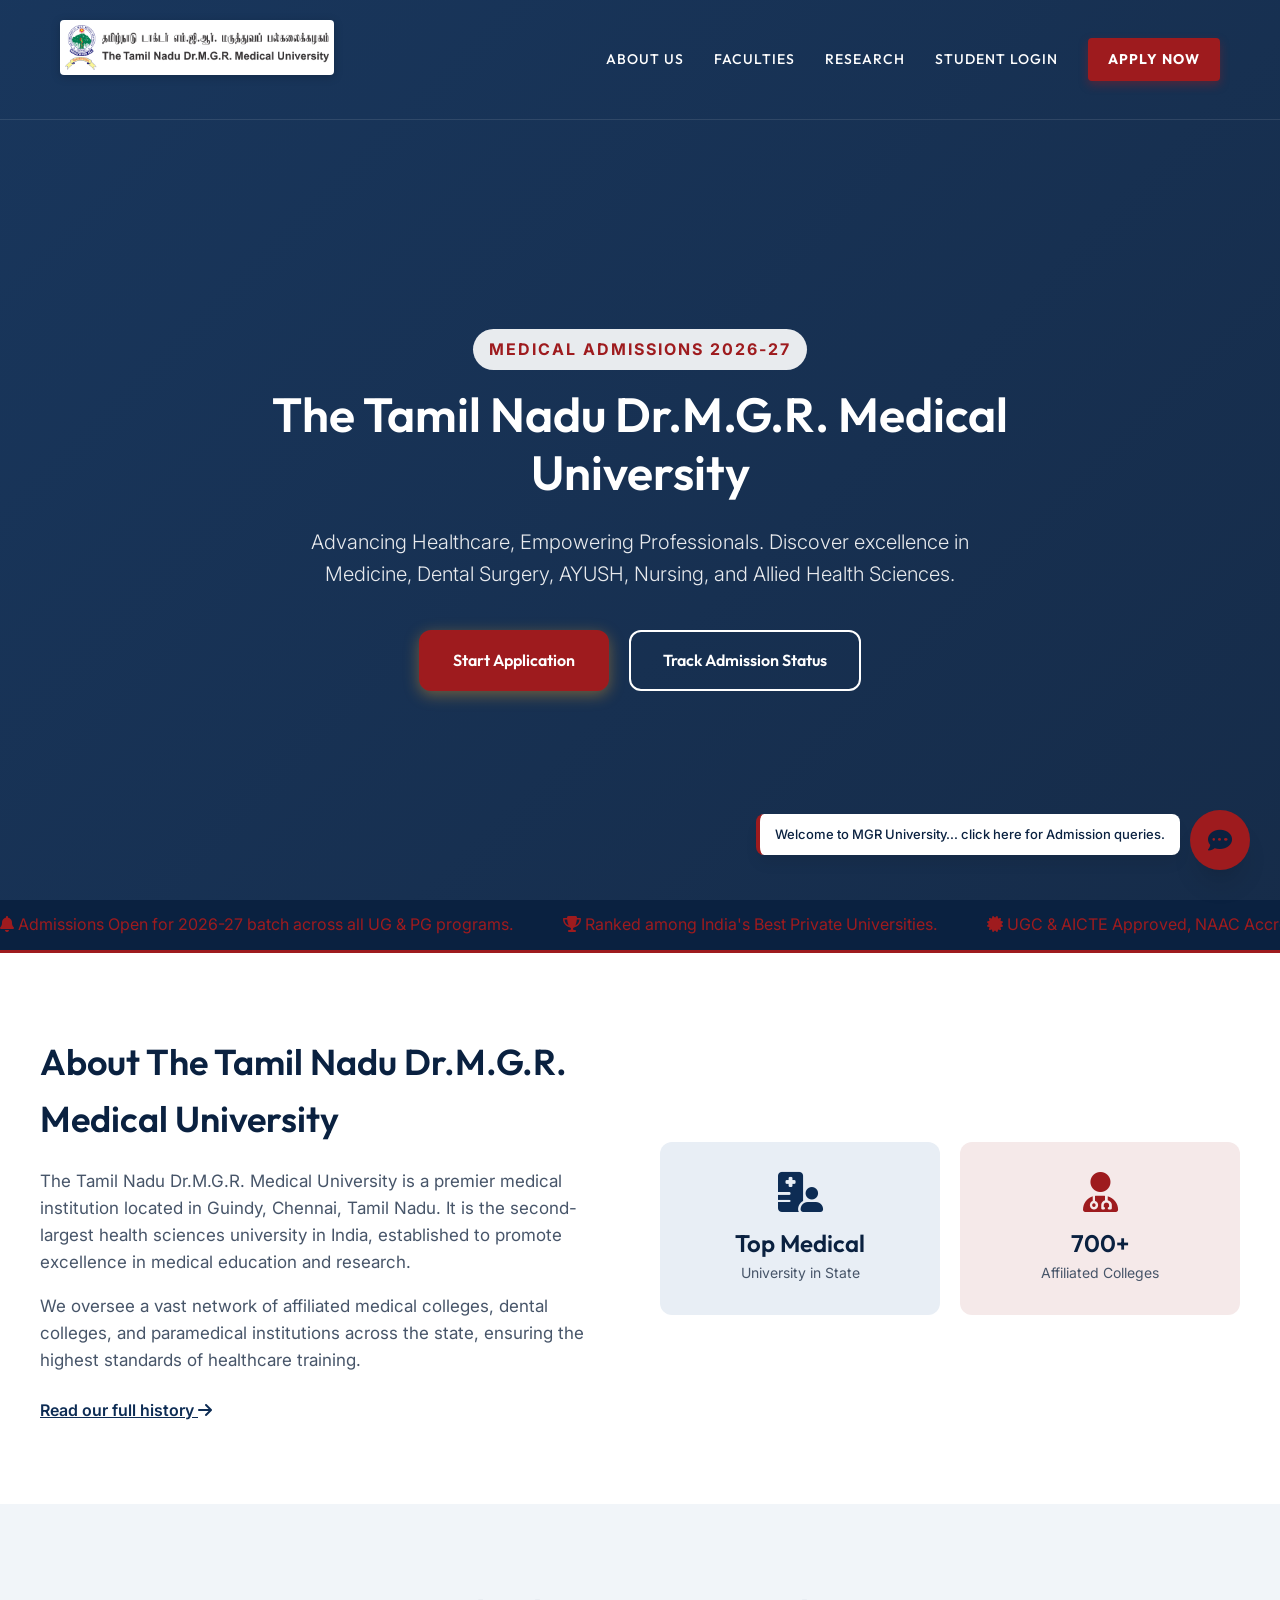
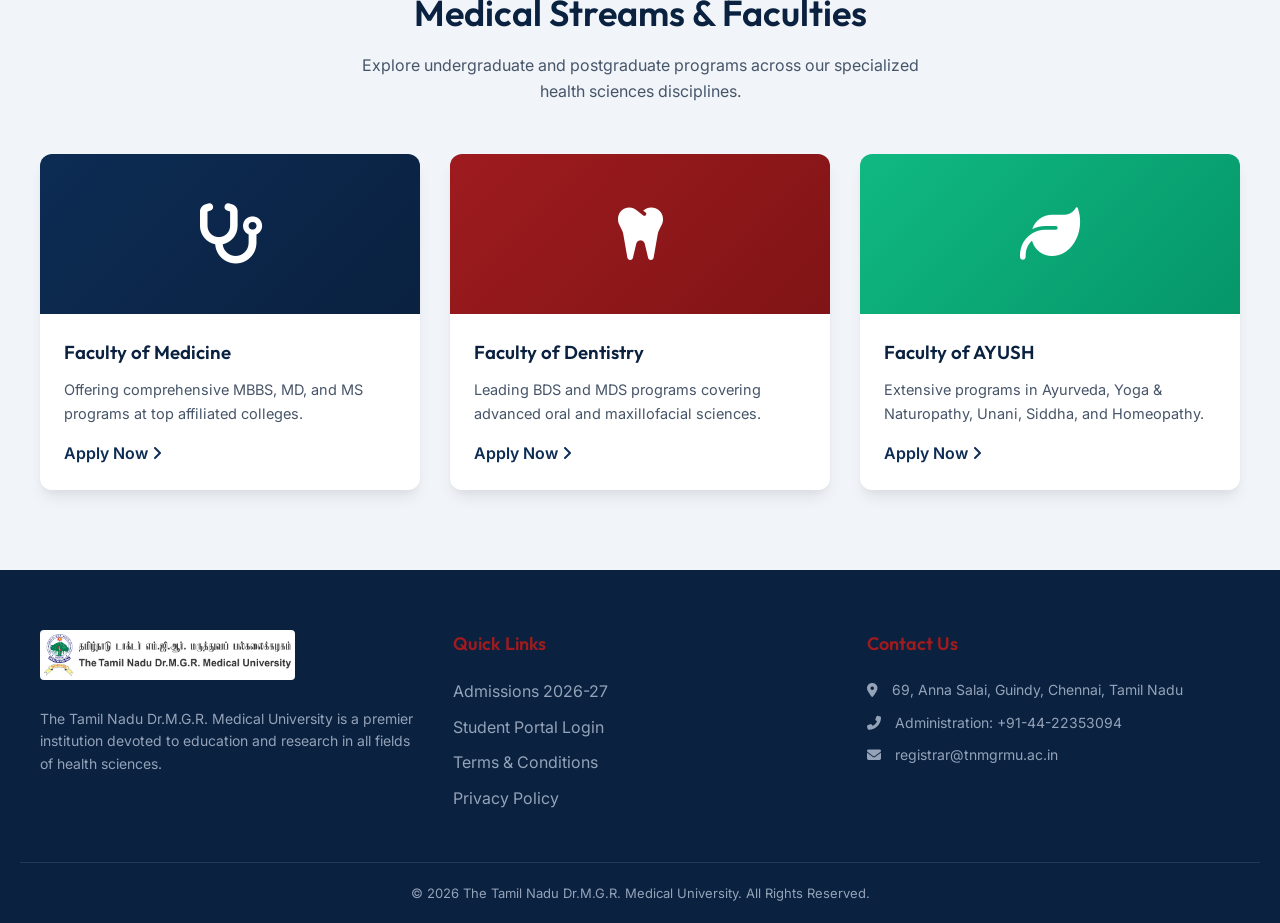
==== index.html @ fed4f210 "first commit" ====
<!DOCTYPE html>
<html lang="en">
<head>
    <meta charset="UTF-8">
    <meta name="viewport" content="width=device-width, initial-scale=1.0">
    <title>The Tamil Nadu Dr.M.G.R. Medical University | Official Admissions</title>
    <link rel="stylesheet" href="css/style.css">
    <style>
        /* Homepage specific styles */
        .hero-section {
            min-height: 100vh;
            display: flex;
            flex-direction: column;
            background: linear-gradient(135deg, rgba(11, 43, 94, 0.95) 0%, rgba(26, 79, 156, 0.95) 100%), url('https://drmgrdu.ac.in/images/slider/new-banner-2.jpg') center/cover;
            color: var(--bg-white);
        }

        .navbar {
            padding: 20px 60px;
            display: flex;
            justify-content: space-between;
            align-items: center;
            border-bottom: 1px solid rgba(255, 255, 255, 0.1);
        }

        .nav-links {
            display: flex;
            gap: 30px;
            align-items: center;
        }

        .nav-links a {
            color: var(--bg-white);
            font-weight: 500;
            font-family: 'Outfit', sans-serif;
            text-transform: uppercase;
            font-size: 14px;
            letter-spacing: 1px;
        }

        .nav-links a:hover {
            color: var(--secondary);
        }

        .hero-content {
            flex: 1;
            display: flex;
            flex-direction: column;
            justify-content: center;
            align-items: center;
            text-align: center;
            padding: 0 20px;
        }

        .hero-content h1 {
            font-size: 56px;
            color: var(--bg-white);
            max-width: 900px;
            margin-bottom: 24px;
            line-height: 1.2;
            animation: slideUp 0.8s ease;
        }

        .hero-content p {
            font-size: 20px;
            max-width: 700px;
            margin-bottom: 40px;
            opacity: 0.9;
            font-weight: 300;
            animation: slideUp 1s ease;
        }

        .hero-actions {
            display: flex;
            gap: 20px;
            animation: slideUp 1.2s ease;
        }

        .btn-outline {
            background: transparent;
            border: 2px solid var(--secondary);
            color: var(--secondary);
            padding: 16px 32px;
            border-radius: var(--radius-md);
            font-size: 16px;
            font-weight: 600;
            font-family: 'Outfit', sans-serif;
            cursor: pointer;
            transition: all 0.3s ease;
        }

        .btn-outline:hover {
            background: var(--secondary);
            color: var(--primary-dark);
        }
        
        .btn-solid {
            background: var(--secondary);
            border: 2px solid var(--secondary);
            color: var(--primary-dark);
            padding: 16px 32px;
            border-radius: var(--radius-md);
            font-size: 16px;
            font-weight: 600;
            font-family: 'Outfit', sans-serif;
            cursor: pointer;
            transition: all 0.3s ease;
            box-shadow: 0 4px 15px rgba(245, 166, 35, 0.4);
        }
        
        .btn-solid:hover {
            transform: translateY(-2px);
            box-shadow: 0 6px 20px rgba(245, 166, 35, 0.6);
        }
    </style>
</head>
<body>

    <div class="hero-section" style="background: linear-gradient(135deg, rgba(13, 44, 84, 0.95) 0%, rgba(10, 33, 64, 0.95) 100%), url('https://drmgrdu.ac.in/images/slider/new-banner-2.jpg') center/cover;">
        <nav class="navbar">
            <div class="mgr-logo">
                <img src="images/logo.png" alt="TNMGRMU Logo" style="height: 55px; filter: drop-shadow(0 2px 4px rgba(0,0,0,0.2)); background: white; padding: 5px; border-radius: 4px;" onerror="this.src='https://www.tnmgrmu.ac.in/images/tnmgrmu_logo.png'">
            </div>
            <div class="nav-links">
                <a href="#about">About Us</a>
                <a href="#faculties">Faculties</a>
                <a href="#research">Research</a>
                <a href="login.html">Student Login</a>
                <a href="signup.html" style="background: var(--secondary); color: var(--bg-white); padding: 10px 20px; border-radius: 4px; font-weight: 700; box-shadow: 0 4px 10px rgba(158, 27, 30, 0.4);">Apply Now</a>
            </div>
        </nav>

        <div class="hero-content">
            <div style="color: var(--secondary); font-weight: 700; letter-spacing: 2px; text-transform: uppercase; margin-bottom: 16px; background: rgba(255,255,255,0.9); padding: 8px 16px; border-radius: 30px;">Medical Admissions 2026-27</div>
            <h1 style="font-size: 48px;">The Tamil Nadu Dr.M.G.R. Medical University</h1>
            <p>Advancing Healthcare, Empowering Professionals. Discover excellence in Medicine, Dental Surgery, AYUSH, Nursing, and Allied Health Sciences.</p>
            <div class="hero-actions">
                <a href="signup.html" class="btn-solid" style="color: var(--bg-white);">Start Application</a>
                <a href="login.html" class="btn-outline" style="color: var(--bg-white); border-color: var(--bg-white);">Track Admission Status</a>
            </div>
        </div>
    </div>

    <!-- Ticker Section -->
    <div style="background: var(--primary-dark); color: var(--secondary); padding: 12px 0; overflow: hidden; border-bottom: 3px solid var(--secondary); position: relative; z-index: 10;">
        <div style="display: flex; white-space: nowrap; animation: scrollTicker 25s linear infinite;">
            <span style="margin-right: 50px;"><i class="fas fa-bell"></i> Admissions Open for 2026-27 batch across all UG & PG programs.</span>
            <span style="margin-right: 50px;"><i class="fas fa-trophy"></i> Ranked among India's Best Private Universities.</span>
            <span style="margin-right: 50px;"><i class="fas fa-certificate"></i> UGC & AICTE Approved, NAAC Accredited.</span>
        </div>
    </div>
    <style>
        @keyframes scrollTicker { 0% { transform: translateX(100%); } 100% { transform: translateX(-100%); } }
    </style>

    <!-- About Section -->
    <section id="about" style="padding: 80px 20px; background: var(--bg-white);">
        <div style="max-width: 1200px; margin: 0 auto; display: flex; gap: 40px; align-items: center; flex-wrap: wrap;">
            <div style="flex: 1; min-width: 300px;">
                <h2 style="color: var(--primary-dark); font-size: 36px; margin-bottom: 20px;">About The Tamil Nadu Dr.M.G.R. Medical University</h2>
                <p style="margin-bottom: 16px; color: var(--text-mid); font-size: 17px;">The Tamil Nadu Dr.M.G.R. Medical University is a premier medical institution located in Guindy, Chennai, Tamil Nadu. It is the second-largest health sciences university in India, established to promote excellence in medical education and research.</p>
                <p style="margin-bottom: 24px; color: var(--text-mid); font-size: 17px;">We oversee a vast network of affiliated medical colleges, dental colleges, and paramedical institutions across the state, ensuring the highest standards of healthcare training.</p>
                <a href="#" style="color: var(--primary); font-weight: 600; text-decoration: underline;">Read our full history <i class="fas fa-arrow-right"></i></a>
            </div>
            <div style="flex: 1; min-width: 300px;">
                <div style="display: grid; grid-template-columns: 1fr 1fr; gap: 20px;">
                    <div style="background: var(--primary-light); padding: 30px; border-radius: var(--radius-md); text-align: center;">
                        <i class="fas fa-hospital-user" style="font-size: 40px; color: var(--primary); margin-bottom: 12px;"></i>
                        <h4 style="font-size: 24px; color: var(--primary-dark);">Top Medical</h4>
                        <p style="font-size: 14px;">University in State</p>
                    </div>
                    <div style="background: var(--secondary-light); padding: 30px; border-radius: var(--radius-md); text-align: center;">
                        <i class="fas fa-user-md" style="font-size: 40px; color: var(--secondary); margin-bottom: 12px;"></i>
                        <h4 style="font-size: 24px; color: var(--primary-dark);">700+</h4>
                        <p style="font-size: 14px;">Affiliated Colleges</p>
                    </div>
                </div>
            </div>
        </div>
    </section>

    <!-- Faculties Section -->
    <section id="faculties" style="padding: 80px 20px; background: var(--bg-main);">
        <div style="max-width: 1200px; margin: 0 auto;">
            <div style="text-align: center; margin-bottom: 50px;">
                <h2 style="color: var(--primary-dark); font-size: 36px; margin-bottom: 12px;">Medical Streams & Faculties</h2>
                <p style="color: var(--text-mid); max-width: 600px; margin: 0 auto;">Explore undergraduate and postgraduate programs across our specialized health sciences disciplines.</p>
            </div>
            
            <div style="display: grid; grid-template-columns: repeat(auto-fit, minmax(280px, 1fr)); gap: 30px;">
                <!-- Faculty Card 1 -->
                <div style="background: var(--bg-white); border-radius: var(--radius-md); overflow: hidden; box-shadow: var(--shadow-md); transition: transform 0.3s;">
                    <div style="height: 160px; background: linear-gradient(135deg, #0D2C54, #0A2140); display: flex; align-items: center; justify-content: center;">
                        <i class="fas fa-stethoscope" style="font-size: 60px; color: var(--bg-white);"></i>
                    </div>
                    <div style="padding: 24px;">
                        <h3 style="color: var(--primary-dark); margin-bottom: 10px;">Faculty of Medicine</h3>
                        <p style="font-size: 14.5px; color: var(--text-mid); margin-bottom: 16px;">Offering comprehensive MBBS, MD, and MS programs at top affiliated colleges.</p>
                        <a href="signup.html?course=medicine" style="color: var(--primary); font-weight: 600;">Apply Now <i class="fas fa-angle-right"></i></a>
                    </div>
                </div>

                <!-- Faculty Card 2 -->
                <div style="background: var(--bg-white); border-radius: var(--radius-md); overflow: hidden; box-shadow: var(--shadow-md); transition: transform 0.3s;">
                    <div style="height: 160px; background: linear-gradient(135deg, #9E1B1E, #801416); display: flex; align-items: center; justify-content: center;">
                        <i class="fas fa-tooth" style="font-size: 60px; color: var(--bg-white);"></i>
                    </div>
                    <div style="padding: 24px;">
                        <h3 style="color: var(--primary-dark); margin-bottom: 10px;">Faculty of Dentistry</h3>
                        <p style="font-size: 14.5px; color: var(--text-mid); margin-bottom: 16px;">Leading BDS and MDS programs covering advanced oral and maxillofacial sciences.</p>
                        <a href="signup.html?course=dental" style="color: var(--primary); font-weight: 600;">Apply Now <i class="fas fa-angle-right"></i></a>
                    </div>
                </div>

                <!-- Faculty Card 3 -->
                <div style="background: var(--bg-white); border-radius: var(--radius-md); overflow: hidden; box-shadow: var(--shadow-md); transition: transform 0.3s;">
                    <div style="height: 160px; background: linear-gradient(135deg, #10B981, #059669); display: flex; align-items: center; justify-content: center;">
                        <i class="fas fa-leaf" style="font-size: 60px; color: #fff;"></i>
                    </div>
                    <div style="padding: 24px;">
                        <h3 style="color: var(--primary-dark); margin-bottom: 10px;">Faculty of AYUSH</h3>
                        <p style="font-size: 14.5px; color: var(--text-mid); margin-bottom: 16px;">Extensive programs in Ayurveda, Yoga & Naturopathy, Unani, Siddha, and Homeopathy.</p>
                        <a href="signup.html?course=ayush" style="color: var(--primary); font-weight: 600;">Apply Now <i class="fas fa-angle-right"></i></a>
                    </div>
                </div>
            </div>
        </div>
    </section>

    <!-- Footer -->
    <footer style="background: var(--primary-dark); color: var(--bg-white); padding: 60px 20px 20px;">
        <div style="max-width: 1200px; margin: 0 auto; display: grid; grid-template-columns: repeat(auto-fit, minmax(250px, 1fr)); gap: 40px; margin-bottom: 40px;">
            <div>
                <img src="images/logo.png" alt="TNMGRMU Logo" style="height: 50px; margin-bottom: 20px; background: white; padding: 4px; border-radius: 4px;" onerror="this.src='https://www.tnmgrmu.ac.in/images/tnmgrmu_logo.png'">
                <p style="color: #94A3B8; font-size: 14px; line-height: 1.6;">The Tamil Nadu Dr.M.G.R. Medical University is a premier institution devoted to education and research in all fields of health sciences.</p>
            </div>
            <div>
                <h4 style="color: var(--secondary); margin-bottom: 20px; font-size: 18px;">Quick Links</h4>
                <ul style="list-style: none; padding: 0;">
                    <li style="margin-bottom: 10px;"><a href="signup.html" style="color: #94A3B8; text-decoration: none;">Admissions 2026-27</a></li>
                    <li style="margin-bottom: 10px;"><a href="login.html" style="color: #94A3B8; text-decoration: none;">Student Portal Login</a></li>
                    <li style="margin-bottom: 10px;"><a href="terms.html" style="color: #94A3B8; text-decoration: none;">Terms & Conditions</a></li>
                    <li style="margin-bottom: 10px;"><a href="privacy.html" style="color: #94A3B8; text-decoration: none;">Privacy Policy</a></li>
                </ul>
            </div>
            <div>
                <h4 style="color: var(--secondary); margin-bottom: 20px; font-size: 18px;">Contact Us</h4>
                <p style="color: #94A3B8; font-size: 14px; margin-bottom: 10px;"><i class="fas fa-map-marker-alt" style="margin-right: 10px;"></i> 69, Anna Salai, Guindy, Chennai, Tamil Nadu</p>
                <p style="color: #94A3B8; font-size: 14px; margin-bottom: 10px;"><i class="fas fa-phone-alt" style="margin-right: 10px;"></i> Administration: +91-44-22353094</p>
                <p style="color: #94A3B8; font-size: 14px; margin-bottom: 10px;"><i class="fas fa-envelope" style="margin-right: 10px;"></i> registrar@tnmgrmu.ac.in</p>
            </div>
        </div>
        <div style="border-top: 1px solid rgba(255,255,255,0.1); padding-top: 20px; text-align: center; color: #94A3B8; font-size: 13px;">
            <p>&copy; 2026 The Tamil Nadu Dr.M.G.R. Medical University. All Rights Reserved.</p>
        </div>
    </footer>

    <!-- Scripts -->
    <script src="js/main.js"></script>
</body>
</html>
---- css/style.css ----
@import url('https://fonts.googleapis.com/css2?family=Outfit:wght@300;400;500;600;700&family=Inter:wght@400;500;600&display=swap');
@import url('https://cdnjs.cloudflare.com/ajax/libs/font-awesome/6.4.0/css/all.min.css');

:root {
    /* TNMGRMU Branding Colors */
    --primary: #0D2C54;         /* Traditional Blue */
    --primary-dark: #0A2140;    /* Deep Navy */
    --primary-light: #E8EEF5;   /* Very Light Blue */
    
    --secondary: #9E1B1E;       /* Maroon/Red */
    --secondary-hover: #801416; /* Darker Maroon */
    --secondary-light: #F5E9E9; /* Light Red Tint */

    --accent: #E11D48;          /* Rose/Red for alerts */
    --success: #10B981;         /* Green for success */

    /* Neutrals */
    --text-dark: #1E293B;       /* Slate 800 */
    --text-mid: #475569;        /* Slate 600 */
    --text-light: #94A3B8;      /* Slate 400 */
    
    --bg-main: #F1F5F9;         /* Slate 100 */
    --bg-white: #FFFFFF;
    --border: #E2E8F0;          /* Slate 200 */
    
    /* Layout Variables */
    --radius-sm: 6px;
    --radius-md: 12px;
    --radius-lg: 20px;
    
    --shadow-sm: 0 4px 6px -1px rgba(0, 0, 0, 0.05), 0 2px 4px -1px rgba(0, 0, 0, 0.03);
    --shadow-md: 0 10px 15px -3px rgba(0, 0, 0, 0.08), 0 4px 6px -2px rgba(0, 0, 0, 0.04);
    --shadow-lg: 0 20px 25px -5px rgba(0, 0, 0, 0.1), 0 10px 10px -5px rgba(0, 0, 0, 0.04);
}

/* ─────────────────────────────────────────────────────────── */
/* BASE RESETS */
/* ─────────────────────────────────────────────────────────── */
* {
    margin: 0;
    padding: 0;
    box-sizing: border-box;
}

body {
    font-family: 'Inter', sans-serif;
    background-color: var(--bg-main);
    color: var(--text-mid);
    line-height: 1.6;
    min-height: 100vh;
    display: flex;
    flex-direction: column;
}

h1, h2, h3, h4, h5, h6 {
    font-family: 'Outfit', sans-serif;
    color: var(--text-dark);
    font-weight: 600;
}

a {
    text-decoration: none;
    color: var(--primary);
    transition: all 0.3s ease;
}

a:hover {
    color: var(--primary-dark);
}

/* ─────────────────────────────────────────────────────────── */
/* SPLIT SCREEN AUTHENTICATION LAYOUT */
/* ─────────────────────────────────────────────────────────── */
.auth-wrapper {
    display: flex;
    min-height: 100vh;
    width: 100%;
    background-color: var(--bg-white);
}

.auth-sidebar {
    flex: 1.2;
    background: linear-gradient(145deg, var(--primary-dark) 0%, var(--primary) 100%);
    position: relative;
    display: flex;
    flex-direction: column;
    justify-content: center;
    padding: 60px 80px;
    color: var(--bg-white);
    overflow: hidden;
}

.auth-sidebar::before {
    content: '';
    position: absolute;
    inset: 0;
    background-image: url('https://www.transparenttextures.com/patterns/cubes.png');
    opacity: 0.15;
    pointer-events: none;
}

.auth-sidebar-content {
    position: relative;
    z-index: 2;
    animation: fadeIn 1s cubic-bezier(0.16, 1, 0.3, 1);
}

.mgr-logo {
    font-family: 'Outfit', sans-serif;
    font-size: 32px;
    font-weight: 700;
    display: flex;
    align-items: center;
    gap: 12px;
    margin-bottom: 24px;
    color: var(--secondary);
}

.mgr-logo i {
    font-size: 36px;
    background: var(--bg-white);
    color: var(--primary-dark);
    width: 56px;
    height: 56px;
    display: flex;
    align-items: center;
    justify-content: center;
    border-radius: 12px;
}

.auth-sidebar h1 {
    color: var(--bg-white);
    font-size: 42px;
    margin-bottom: 16px;
    line-height: 1.2;
}

.auth-sidebar p {
    font-size: 18px;
    opacity: 0.9;
    font-weight: 300;
}

/* ─────────────────────────────────────────────────────────── */
/* FORM SECTION */
/* ─────────────────────────────────────────────────────────── */
.auth-main {
    flex: 1;
    display: flex;
    flex-direction: column;
    justify-content: center;
    align-items: center;
    padding: 40px;
    background: var(--bg-main);
}

.auth-card {
    background: var(--bg-white);
    width: 100%;
    max-width: 480px;
    border-radius: var(--radius-lg);
    box-shadow: var(--shadow-lg);
    padding: 50px;
    animation: slideUp 0.8s cubic-bezier(0.16, 1, 0.3, 1);
}

.auth-header {
    margin-bottom: 30px;
}

.auth-header h2 {
    font-size: 28px;
    color: var(--primary-dark);
    margin-bottom: 8px;
}

.auth-header p {
    color: var(--text-light);
    font-size: 15px;
}

.form-group {
    margin-bottom: 20px;
    position: relative;
}

.form-group label {
    display: block;
    margin-bottom: 8px;
    font-size: 14px;
    font-weight: 500;
    color: var(--text-dark);
}

.form-group input, .form-group select {
    width: 100%;
    padding: 14px 16px;
    padding-left: 48px;
    border: 1.5px solid var(--border);
    border-radius: var(--radius-md);
    font-family: inherit;
    font-size: 15px;
    color: var(--text-dark);
    background: var(--bg-white);
    transition: all 0.3s ease;
}

.form-group input:focus, .form-group select:focus {
    outline: none;
    border-color: var(--primary);
    box-shadow: 0 0 0 4px var(--primary-light);
}

.form-group i.icon {
    position: absolute;
    left: 18px;
    top: 40px;
    color: var(--text-light);
    font-size: 16px;
    transition: color 0.3s ease;
}

.form-group input:focus + i.icon, .form-group select:focus + i.icon {
    color: var(--primary);
}

/* BUTTONS */
.btn-primary {
    width: 100%;
    background: var(--primary);
    color: var(--bg-white);
    border: none;
    padding: 16px;
    border-radius: var(--radius-md);
    font-size: 16px;
    font-weight: 600;
    font-family: 'Outfit', sans-serif;
    cursor: pointer;
    transition: all 0.3s ease;
    box-shadow: 0 4px 12px rgba(26, 79, 156, 0.25);
}

.btn-primary:hover {
    background: var(--primary-dark);
    transform: translateY(-2px);
    box-shadow: 0 6px 16px rgba(26, 79, 156, 0.35);
}

/* CONSENT CHECKBOX */
.consent-box {
    background: var(--secondary-light);
    border: 1px solid rgba(245, 166, 35, 0.3);
    padding: 16px;
    border-radius: var(--radius-md);
    margin-bottom: 24px;
    display: flex;
    align-items: flex-start;
    gap: 12px;
}

.consent-box input[type="checkbox"] {
    margin-top: 4px;
    width: 18px;
    height: 18px;
    cursor: pointer;
}

.consent-box label {
    font-size: 12px;
    line-height: 1.5;
    color: var(--text-mid);
    cursor: pointer;
}

.consent-box label a {
    color: var(--primary);
    font-weight: 600;
    text-decoration: underline;
}

.auth-footer {
    text-align: center;
    margin-top: 24px;
    font-size: 14.5px;
}

/* ─────────────────────────────────────────────────────────── */
/* LEGAL DOCUMENTS (PRIVACY & TERMS) */
/* ─────────────────────────────────────────────────────────── */
.doc-header {
    background: var(--primary-dark);
    color: var(--bg-white);
    padding: 60px 20px;
    text-align: center;
}

.doc-header h1 {
    color: var(--secondary);
    font-size: 42px;
    margin-bottom: 12px;
}

.doc-container {
    max-width: 900px;
    margin: 40px auto;
    background: var(--bg-white);
    padding: 50px;
    border-radius: var(--radius-lg);
    box-shadow: var(--shadow-sm);
}

.doc-section {
    margin-bottom: 30px;
}

.doc-section h3 {
    font-size: 22px;
    color: var(--primary);
    margin-bottom: 16px;
    padding-bottom: 8px;
    border-bottom: 1px solid var(--border);
}

.doc-section p {
    margin-bottom: 14px;
}

.doc-nav {
    display: flex;
    justify-content: center;
    gap: 20px;
    margin-bottom: 20px;
}

.doc-nav a {
    padding: 10px 20px;
    background: var(--bg-main);
    border-radius: var(--radius-md);
    font-weight: 500;
}

.doc-nav a:hover {
    background: var(--primary-light);
}

/* ─────────────────────────────────────────────────────────── */
/* ANIMATIONS */
/* ─────────────────────────────────────────────────────────── */
@keyframes slideUp {
    from { opacity: 0; transform: translateY(30px); }
    to { opacity: 1; transform: translateY(0); }
}

@keyframes fadeIn {
    from { opacity: 0; }
    to { opacity: 1; }
}
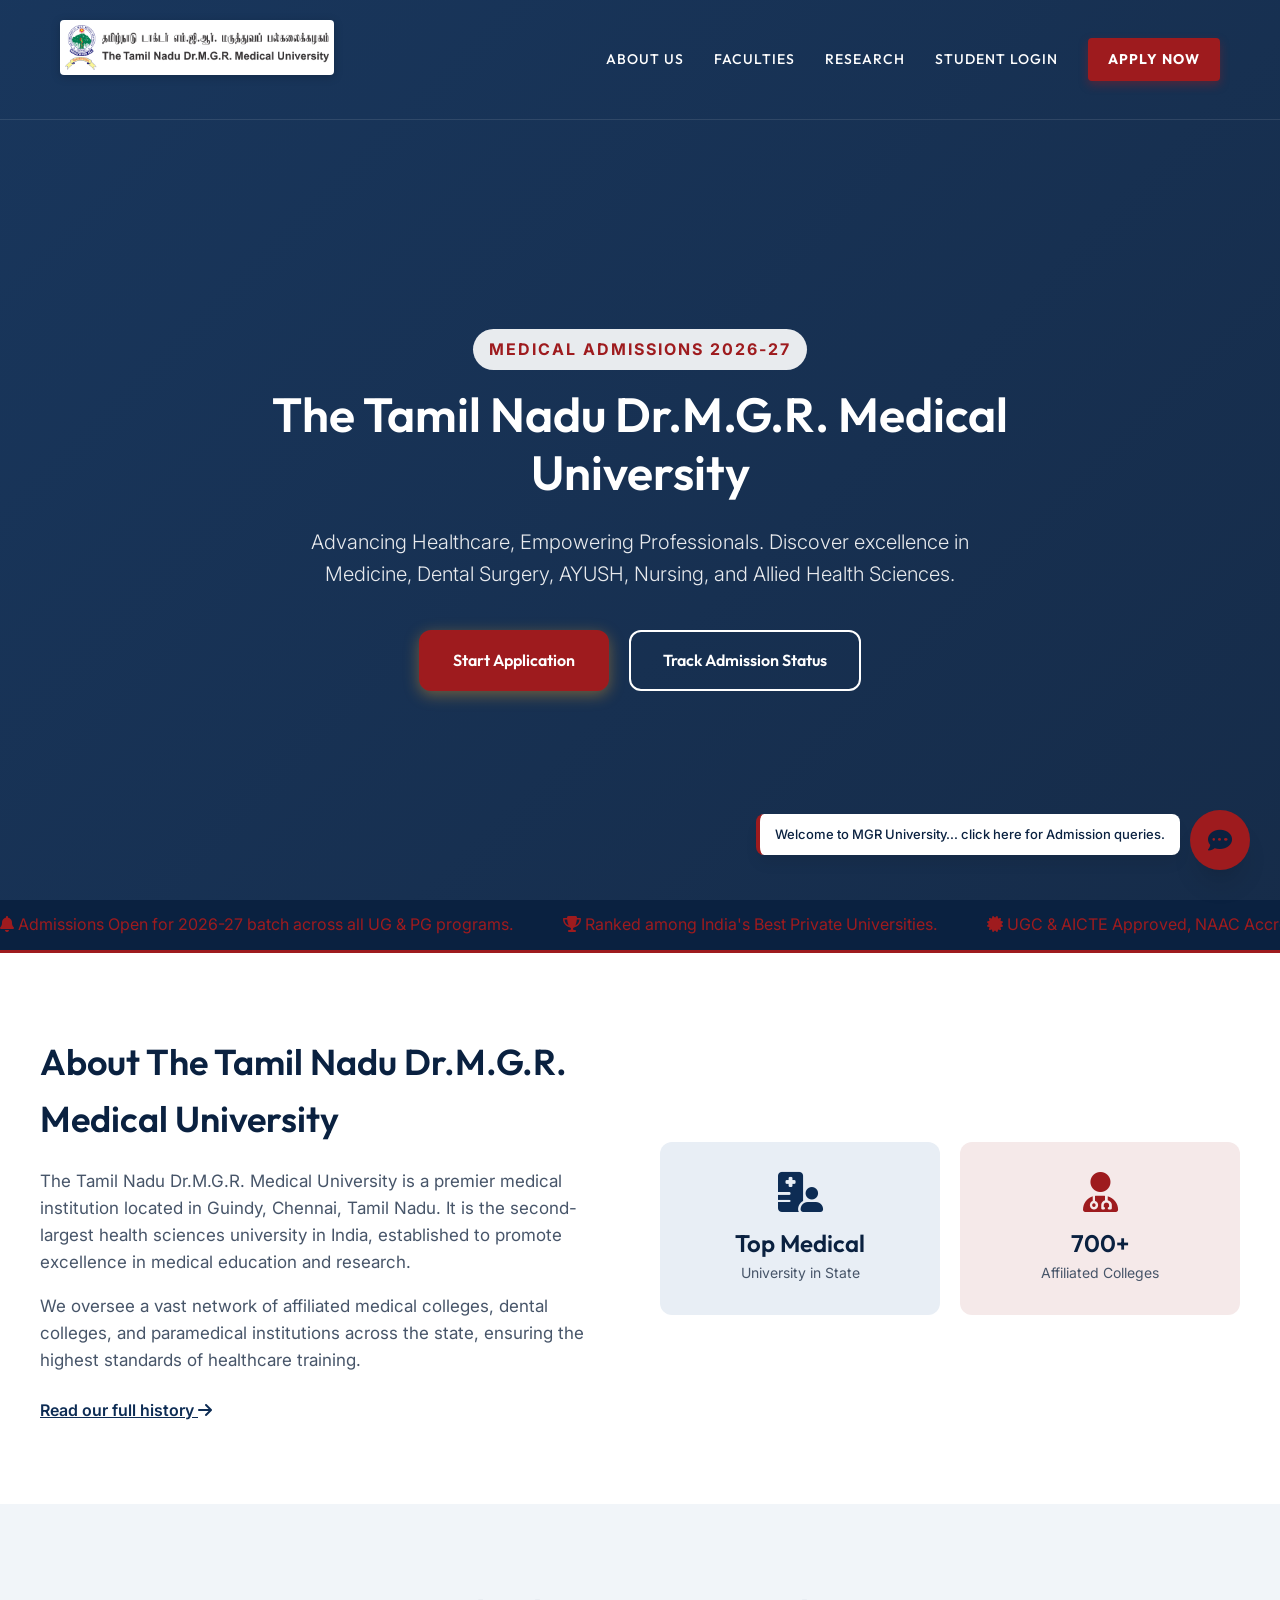
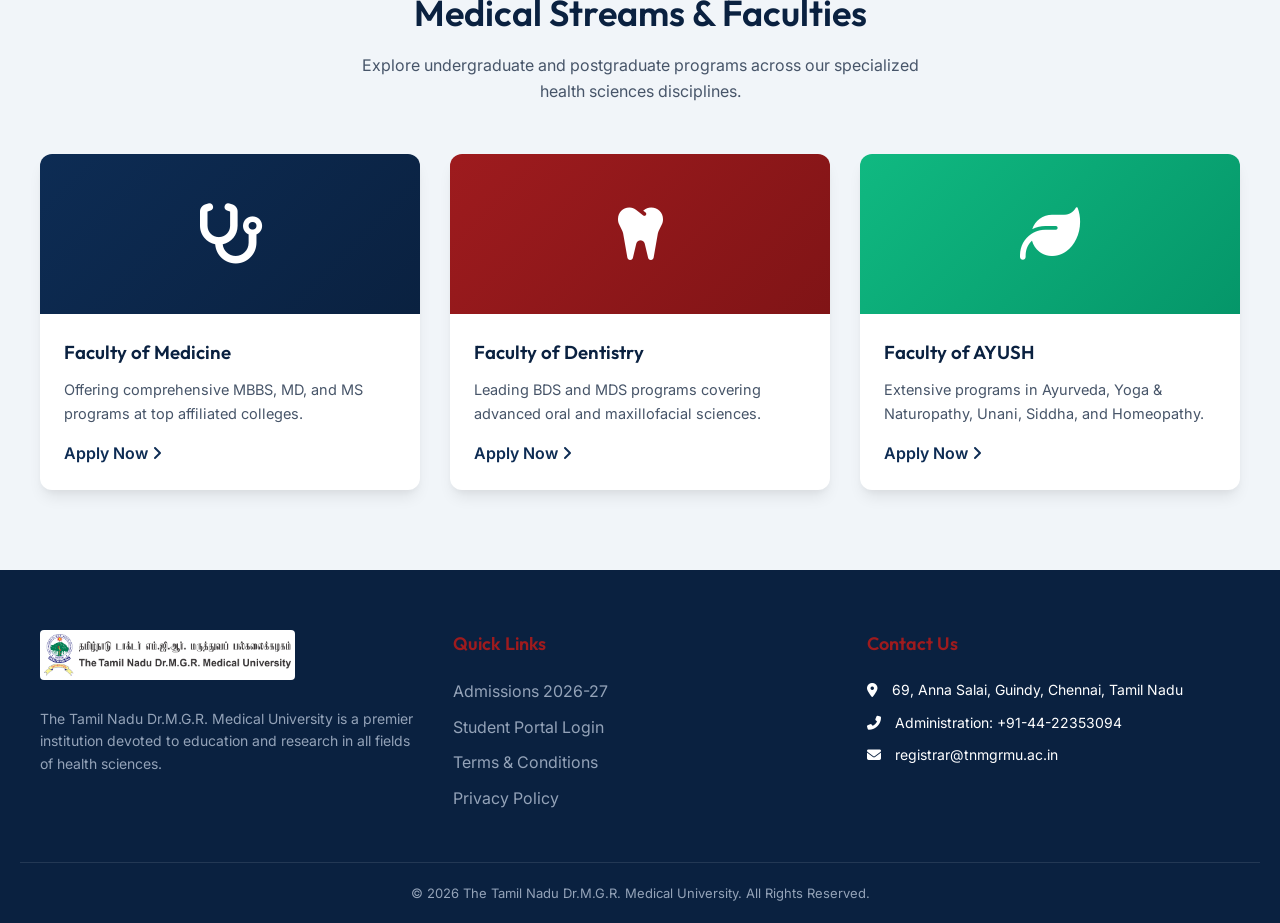
==== commit 6403c6e9: "Added mobile hamburger toggle and fixed footer text color" ====
--- a/index.html
+++ b/index.html
@@ -40,6 +40,45 @@
 
         .nav-links a:hover {
             color: var(--secondary);
+        }
+
+        .menu-toggle {
+            display: none;
+            color: var(--bg-white);
+            font-size: 28px;
+            cursor: pointer;
+        }
+
+        @media screen and (max-width: 768px) {
+            .navbar {
+                flex-direction: row;
+                justify-content: space-between;
+                padding: 15px 20px;
+                position: relative;
+            }
+            .menu-toggle {
+                display: block;
+            }
+            .nav-links {
+                display: none;
+                flex-direction: column;
+                width: 100%;
+                background: var(--primary-dark);
+                position: absolute;
+                top: 100%;
+                left: 0;
+                padding: 20px;
+                z-index: 1000;
+                border-top: 1px solid rgba(255,255,255,0.1);
+            }
+            .nav-links.active {
+                display: flex;
+            }
+            .nav-links a {
+                padding: 10px 0;
+                width: 100%;
+                text-align: center;
+            }
         }
 
         .hero-content {
@@ -121,7 +160,10 @@
             <div class="mgr-logo">
                 <img src="images/logo.png" alt="TNMGRMU Logo" style="height: 55px; filter: drop-shadow(0 2px 4px rgba(0,0,0,0.2)); background: white; padding: 5px; border-radius: 4px;" onerror="this.src='https://www.tnmgrmu.ac.in/images/tnmgrmu_logo.png'">
             </div>
-            <div class="nav-links">
+            <div class="menu-toggle" id="mobile-menu">
+                <i class="fas fa-bars"></i>
+            </div>
+            <div class="nav-links" id="nav-links">
                 <a href="#about">About Us</a>
                 <a href="#faculties">Faculties</a>
                 <a href="#research">Research</a>
@@ -245,9 +287,9 @@
             </div>
             <div>
                 <h4 style="color: var(--secondary); margin-bottom: 20px; font-size: 18px;">Contact Us</h4>
-                <p style="color: #94A3B8; font-size: 14px; margin-bottom: 10px;"><i class="fas fa-map-marker-alt" style="margin-right: 10px;"></i> 69, Anna Salai, Guindy, Chennai, Tamil Nadu</p>
-                <p style="color: #94A3B8; font-size: 14px; margin-bottom: 10px;"><i class="fas fa-phone-alt" style="margin-right: 10px;"></i> Administration: +91-44-22353094</p>
-                <p style="color: #94A3B8; font-size: 14px; margin-bottom: 10px;"><i class="fas fa-envelope" style="margin-right: 10px;"></i> registrar@tnmgrmu.ac.in</p>
+                <p style="color: #FFFFFF; font-size: 14px; margin-bottom: 10px;"><i class="fas fa-map-marker-alt" style="margin-right: 10px;"></i> 69, Anna Salai, Guindy, Chennai, Tamil Nadu</p>
+                <p style="color: #FFFFFF; font-size: 14px; margin-bottom: 10px;"><i class="fas fa-phone-alt" style="margin-right: 10px;"></i> Administration: +91-44-22353094</p>
+                <p style="color: #FFFFFF; font-size: 14px; margin-bottom: 10px;"><i class="fas fa-envelope" style="margin-right: 10px;"></i> registrar@tnmgrmu.ac.in</p>
             </div>
         </div>
         <div style="border-top: 1px solid rgba(255,255,255,0.1); padding-top: 20px; text-align: center; color: #94A3B8; font-size: 13px;">
@@ -257,5 +299,10 @@
 
     <!-- Scripts -->
     <script src="js/main.js"></script>
+    <script>
+        document.getElementById('mobile-menu').addEventListener('click', function() {
+            document.getElementById('nav-links').classList.toggle('active');
+        });
+    </script>
 </body>
 </html>
--- a/css/style.css
+++ b/css/style.css
@@ -355,3 +355,110 @@
     from { opacity: 0; }
     to { opacity: 1; }
 }
+
+/* ─────────────────────────────────────────────────────────── */
+/* MOBILE RESPONSIVENESS */
+/* ─────────────────────────────────────────────────────────── */
+@media screen and (max-width: 768px) {
+    /* Split Screen Auth */
+    .auth-wrapper {
+        flex-direction: column;
+    }
+
+    .auth-sidebar {
+        padding: 40px 20px;
+        text-align: center;
+        flex: none;
+    }
+
+    .mgr-logo {
+        justify-content: center;
+    }
+
+    .mgr-logo img {
+        height: 45px !important;
+        margin-bottom: 10px;
+    }
+
+    .auth-sidebar h1 {
+        font-size: 28px;
+    }
+
+    .auth-sidebar p {
+        font-size: 15px;
+    }
+
+    .auth-main {
+        padding: 20px;
+        flex: none;
+    }
+
+    .auth-card {
+        padding: 30px 20px;
+    }
+
+    .auth-header h2 {
+        font-size: 24px;
+    }
+
+    /* Homepage Navigation */
+    .navbar {
+        flex-direction: column;
+        padding: 20px;
+        gap: 20px;
+    }
+
+    .nav-links {
+        flex-wrap: wrap;
+        justify-content: center;
+        gap: 15px;
+    }
+
+    .nav-links a {
+        font-size: 13px;
+    }
+
+    /* Homepage Hero */
+    .hero-content {
+        padding: 40px 20px;
+        margin-top: 20px;
+    }
+
+    .hero-content h1 {
+        font-size: 32px !important;
+    }
+
+    .hero-content p {
+        font-size: 16px;
+    }
+
+    .hero-actions {
+        flex-direction: column;
+        width: 100%;
+        gap: 12px;
+    }
+
+    .hero-actions a {
+        width: 100%;
+        text-align: center;
+    }
+
+    /* Documents */
+    .doc-container {
+        padding: 25px 15px;
+        margin: 20px 10px;
+    }
+
+    .doc-header {
+        padding: 40px 20px;
+    }
+
+    .doc-header h1 {
+        font-size: 30px;
+    }
+
+    .doc-nav {
+        flex-direction: column;
+        gap: 10px;
+    }
+}
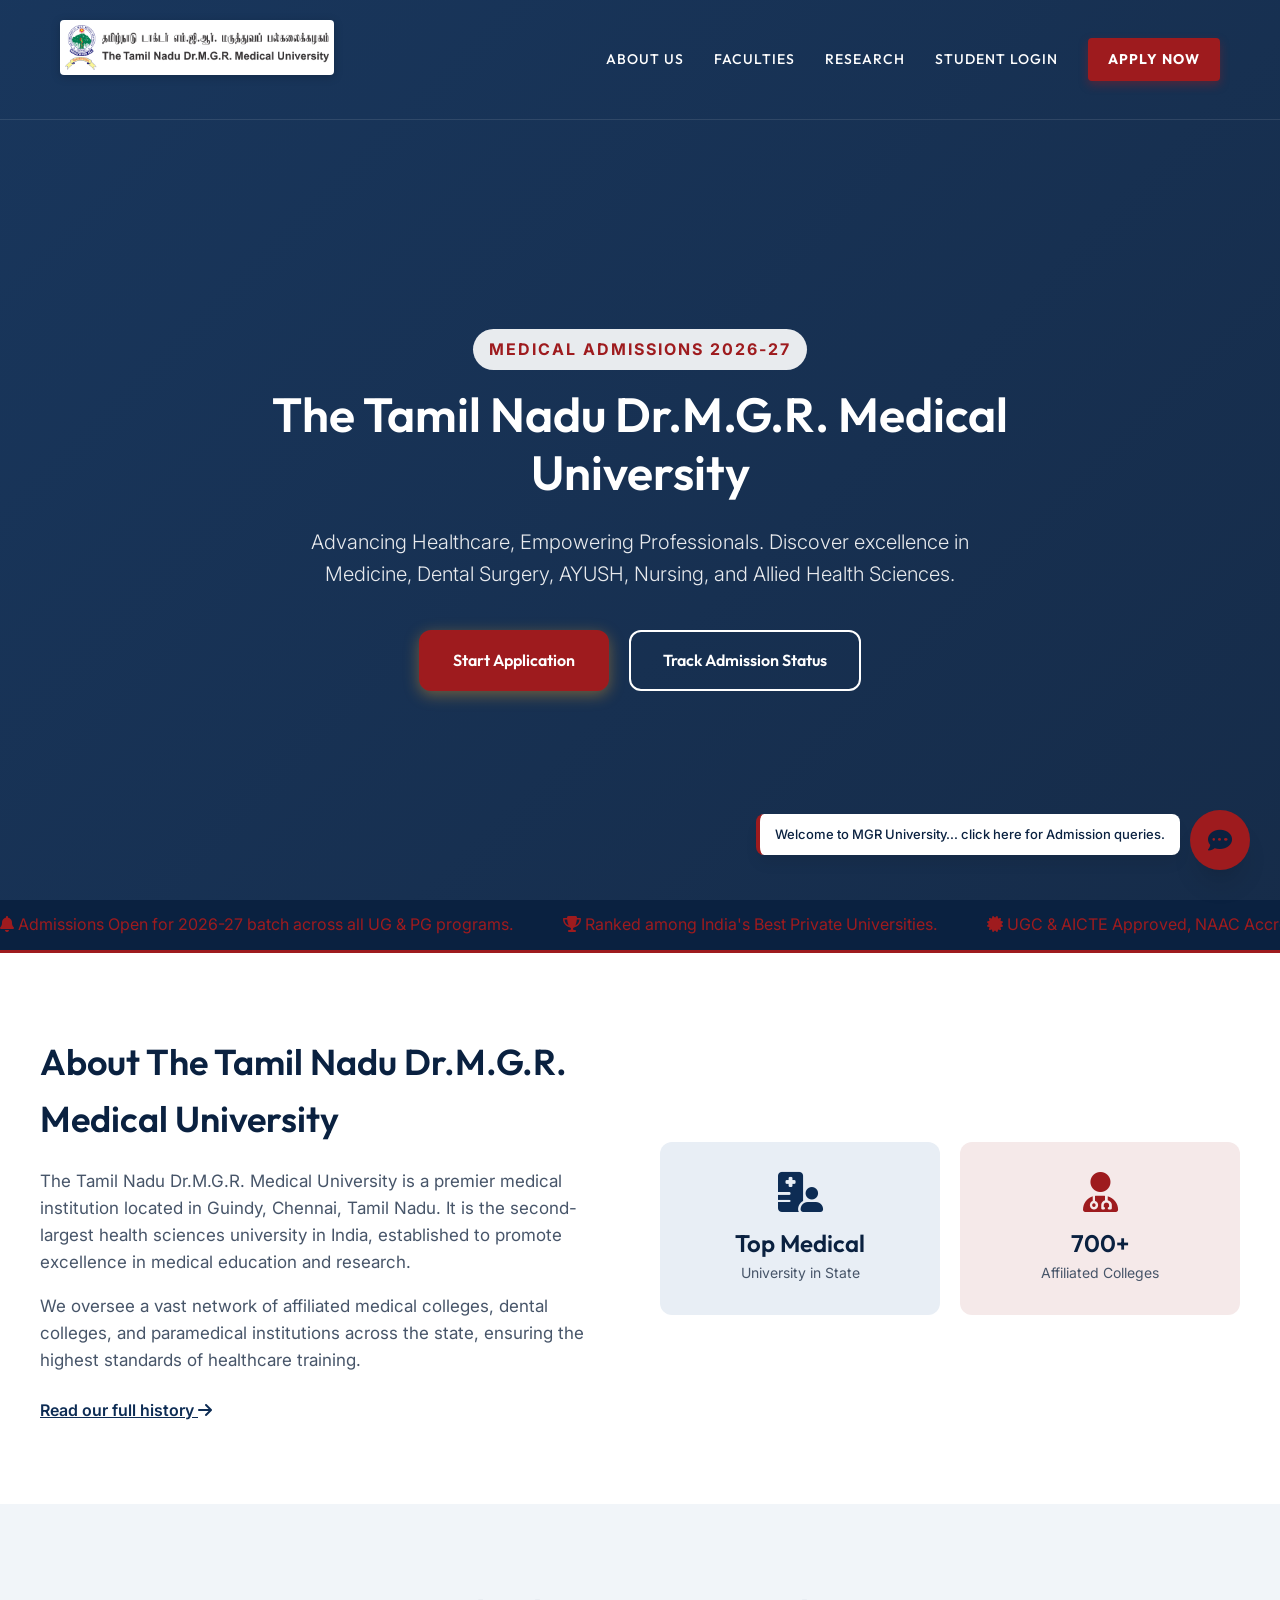
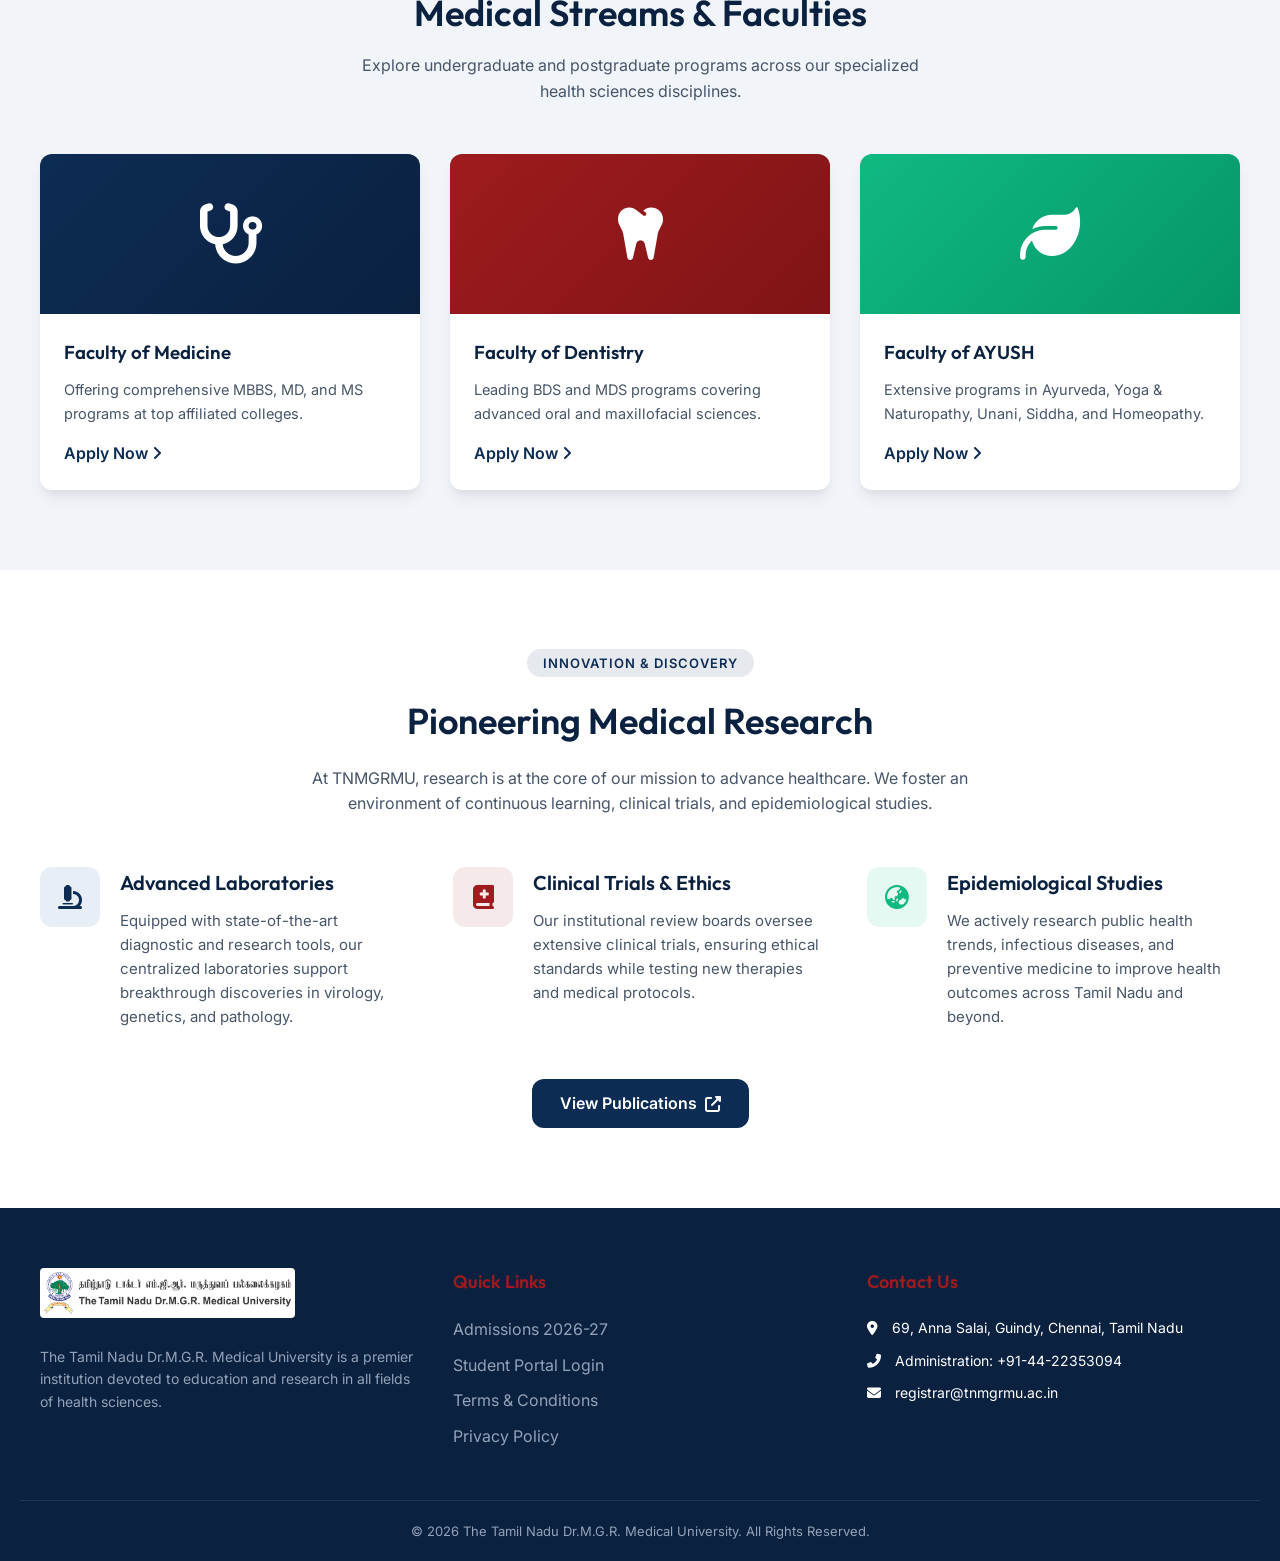
==== commit cf0186b9: "Added functional Research section to homepage" ====
--- a/index.html
+++ b/index.html
@@ -269,6 +269,58 @@
         </div>
     </section>
 
+    <!-- Research Section -->
+    <section id="research" style="padding: 80px 20px; background: var(--bg-white);">
+        <div style="max-width: 1200px; margin: 0 auto;">
+            <div style="text-align: center; margin-bottom: 50px;">
+                <span style="background: rgba(13, 44, 84, 0.1); color: var(--primary); padding: 6px 16px; border-radius: 20px; font-size: 13px; font-weight: 600; text-transform: uppercase; letter-spacing: 1px;">Innovation & Discovery</span>
+                <h2 style="color: var(--primary-dark); font-size: 36px; margin-top: 16px; margin-bottom: 16px;">Pioneering Medical Research</h2>
+                <p style="color: var(--text-mid); max-width: 700px; margin: 0 auto; font-size: 16px; line-height: 1.6;">At TNMGRMU, research is at the core of our mission to advance healthcare. We foster an environment of continuous learning, clinical trials, and epidemiological studies.</p>
+            </div>
+
+            <div style="display: grid; grid-template-columns: repeat(auto-fit, minmax(300px, 1fr)); gap: 40px;">
+                <!-- Research Pillar 1 -->
+                <div style="display: flex; gap: 20px; align-items: flex-start;">
+                    <div style="background: var(--primary-light); width: 60px; height: 60px; border-radius: 12px; display: flex; align-items: center; justify-content: center; flex-shrink: 0;">
+                        <i class="fas fa-microscope" style="font-size: 24px; color: var(--primary);"></i>
+                    </div>
+                    <div>
+                        <h4 style="color: var(--primary-dark); font-size: 20px; margin-bottom: 10px;">Advanced Laboratories</h4>
+                        <p style="color: var(--text-mid); font-size: 15px; line-height: 1.6;">Equipped with state-of-the-art diagnostic and research tools, our centralized laboratories support breakthrough discoveries in virology, genetics, and pathology.</p>
+                    </div>
+                </div>
+
+                <!-- Research Pillar 2 -->
+                <div style="display: flex; gap: 20px; align-items: flex-start;">
+                    <div style="background: var(--secondary-light); width: 60px; height: 60px; border-radius: 12px; display: flex; align-items: center; justify-content: center; flex-shrink: 0;">
+                        <i class="fas fa-book-medical" style="font-size: 24px; color: var(--secondary);"></i>
+                    </div>
+                    <div>
+                        <h4 style="color: var(--primary-dark); font-size: 20px; margin-bottom: 10px;">Clinical Trials & Ethics</h4>
+                        <p style="color: var(--text-mid); font-size: 15px; line-height: 1.6;">Our institutional review boards oversee extensive clinical trials, ensuring ethical standards while testing new therapies and medical protocols.</p>
+                    </div>
+                </div>
+
+                <!-- Research Pillar 3 -->
+                <div style="display: flex; gap: 20px; align-items: flex-start;">
+                    <div style="background: rgba(16, 185, 129, 0.1); width: 60px; height: 60px; border-radius: 12px; display: flex; align-items: center; justify-content: center; flex-shrink: 0;">
+                        <i class="fas fa-globe-asia" style="font-size: 24px; color: #10B981;"></i>
+                    </div>
+                    <div>
+                        <h4 style="color: var(--primary-dark); font-size: 20px; margin-bottom: 10px;">Epidemiological Studies</h4>
+                        <p style="color: var(--text-mid); font-size: 15px; line-height: 1.6;">We actively research public health trends, infectious diseases, and preventive medicine to improve health outcomes across Tamil Nadu and beyond.</p>
+                    </div>
+                </div>
+            </div>
+            
+            <div style="text-align: center; margin-top: 50px;">
+                <a href="#" style="display: inline-flex; align-items: center; gap: 8px; background: var(--primary); color: var(--bg-white); padding: 12px 28px; border-radius: var(--radius-md); font-weight: 600; text-decoration: none; transition: background 0.3s;">
+                    View Publications <i class="fas fa-external-link-alt"></i>
+                </a>
+            </div>
+        </div>
+    </section>
+
     <!-- Footer -->
     <footer style="background: var(--primary-dark); color: var(--bg-white); padding: 60px 20px 20px;">
         <div style="max-width: 1200px; margin: 0 auto; display: grid; grid-template-columns: repeat(auto-fit, minmax(250px, 1fr)); gap: 40px; margin-bottom: 40px;">
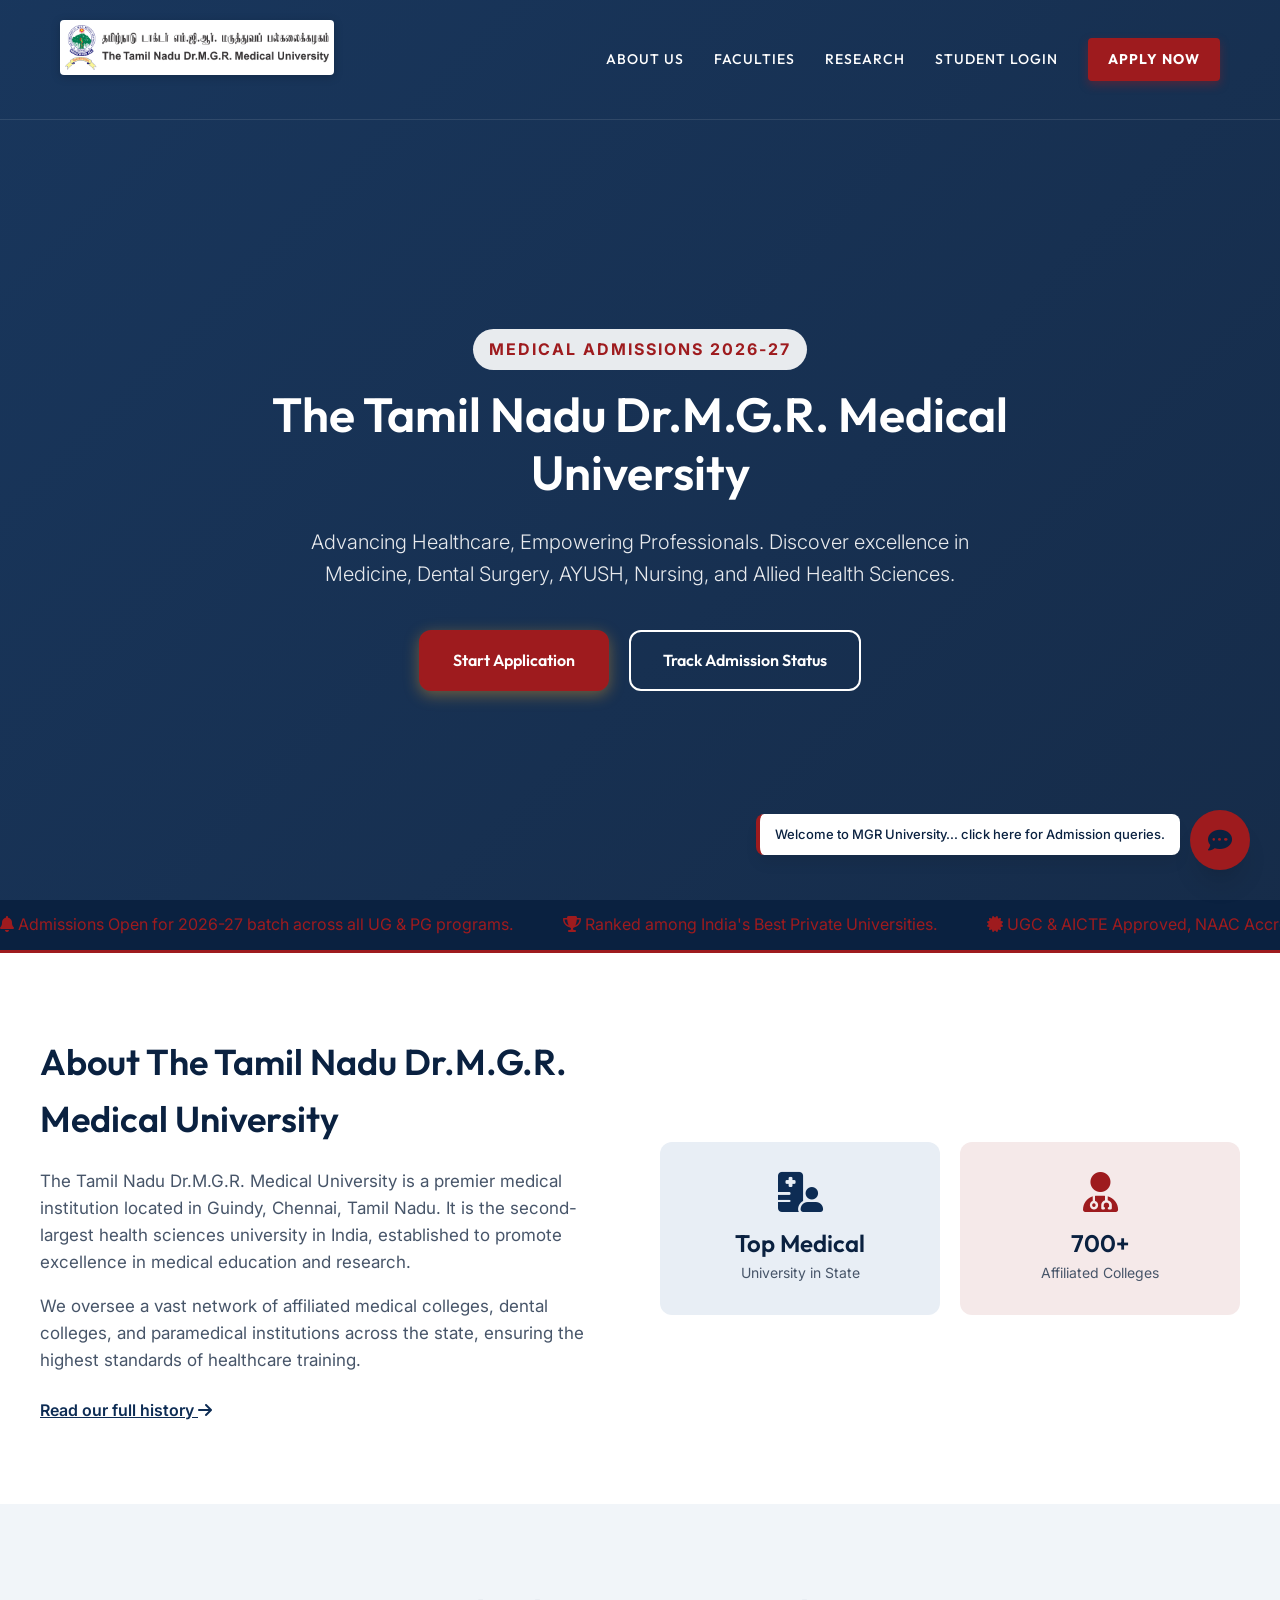
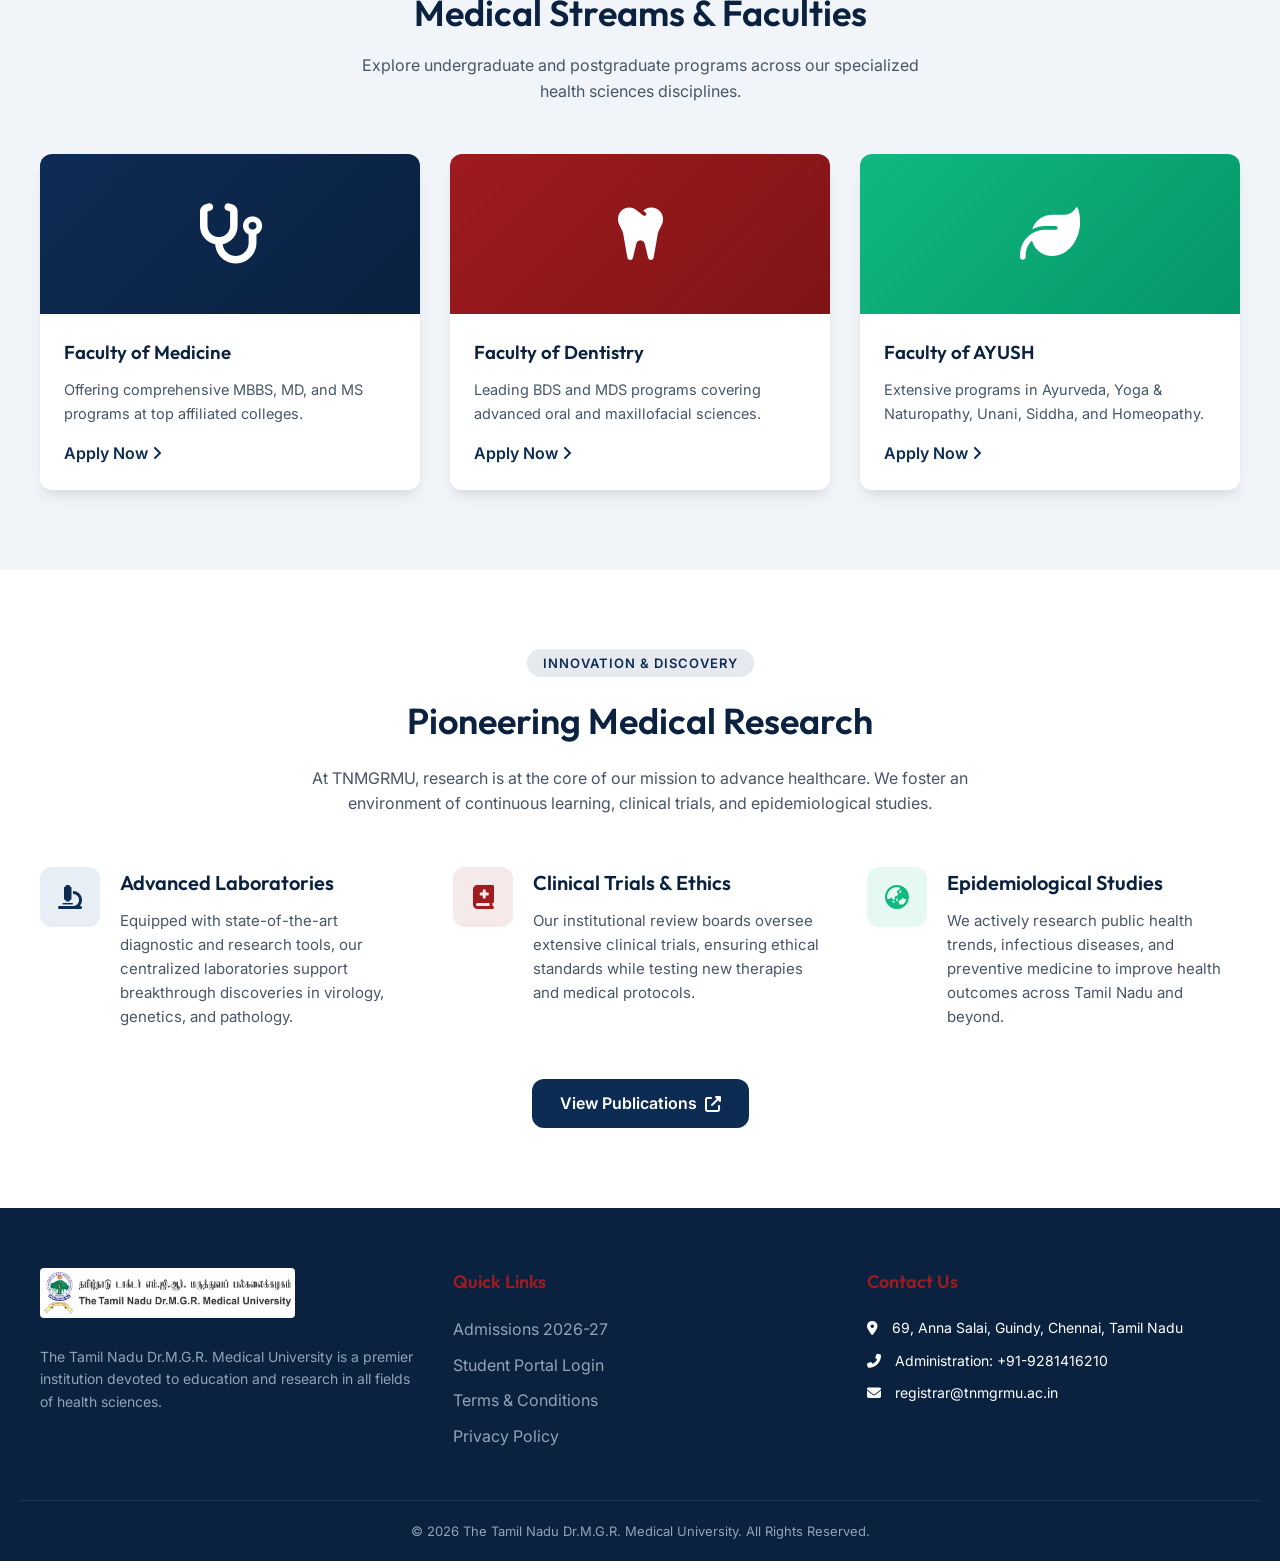
==== commit b78c0872: "Updated mobile number in footer" ====
--- a/index.html
+++ b/index.html
@@ -340,7 +340,7 @@
             <div>
                 <h4 style="color: var(--secondary); margin-bottom: 20px; font-size: 18px;">Contact Us</h4>
                 <p style="color: #FFFFFF; font-size: 14px; margin-bottom: 10px;"><i class="fas fa-map-marker-alt" style="margin-right: 10px;"></i> 69, Anna Salai, Guindy, Chennai, Tamil Nadu</p>
-                <p style="color: #FFFFFF; font-size: 14px; margin-bottom: 10px;"><i class="fas fa-phone-alt" style="margin-right: 10px;"></i> Administration: +91-44-22353094</p>
+                <p style="color: #FFFFFF; font-size: 14px; margin-bottom: 10px;"><i class="fas fa-phone-alt" style="margin-right: 10px;"></i> Administration: +91-9281416210</p>
                 <p style="color: #FFFFFF; font-size: 14px; margin-bottom: 10px;"><i class="fas fa-envelope" style="margin-right: 10px;"></i> registrar@tnmgrmu.ac.in</p>
             </div>
         </div>
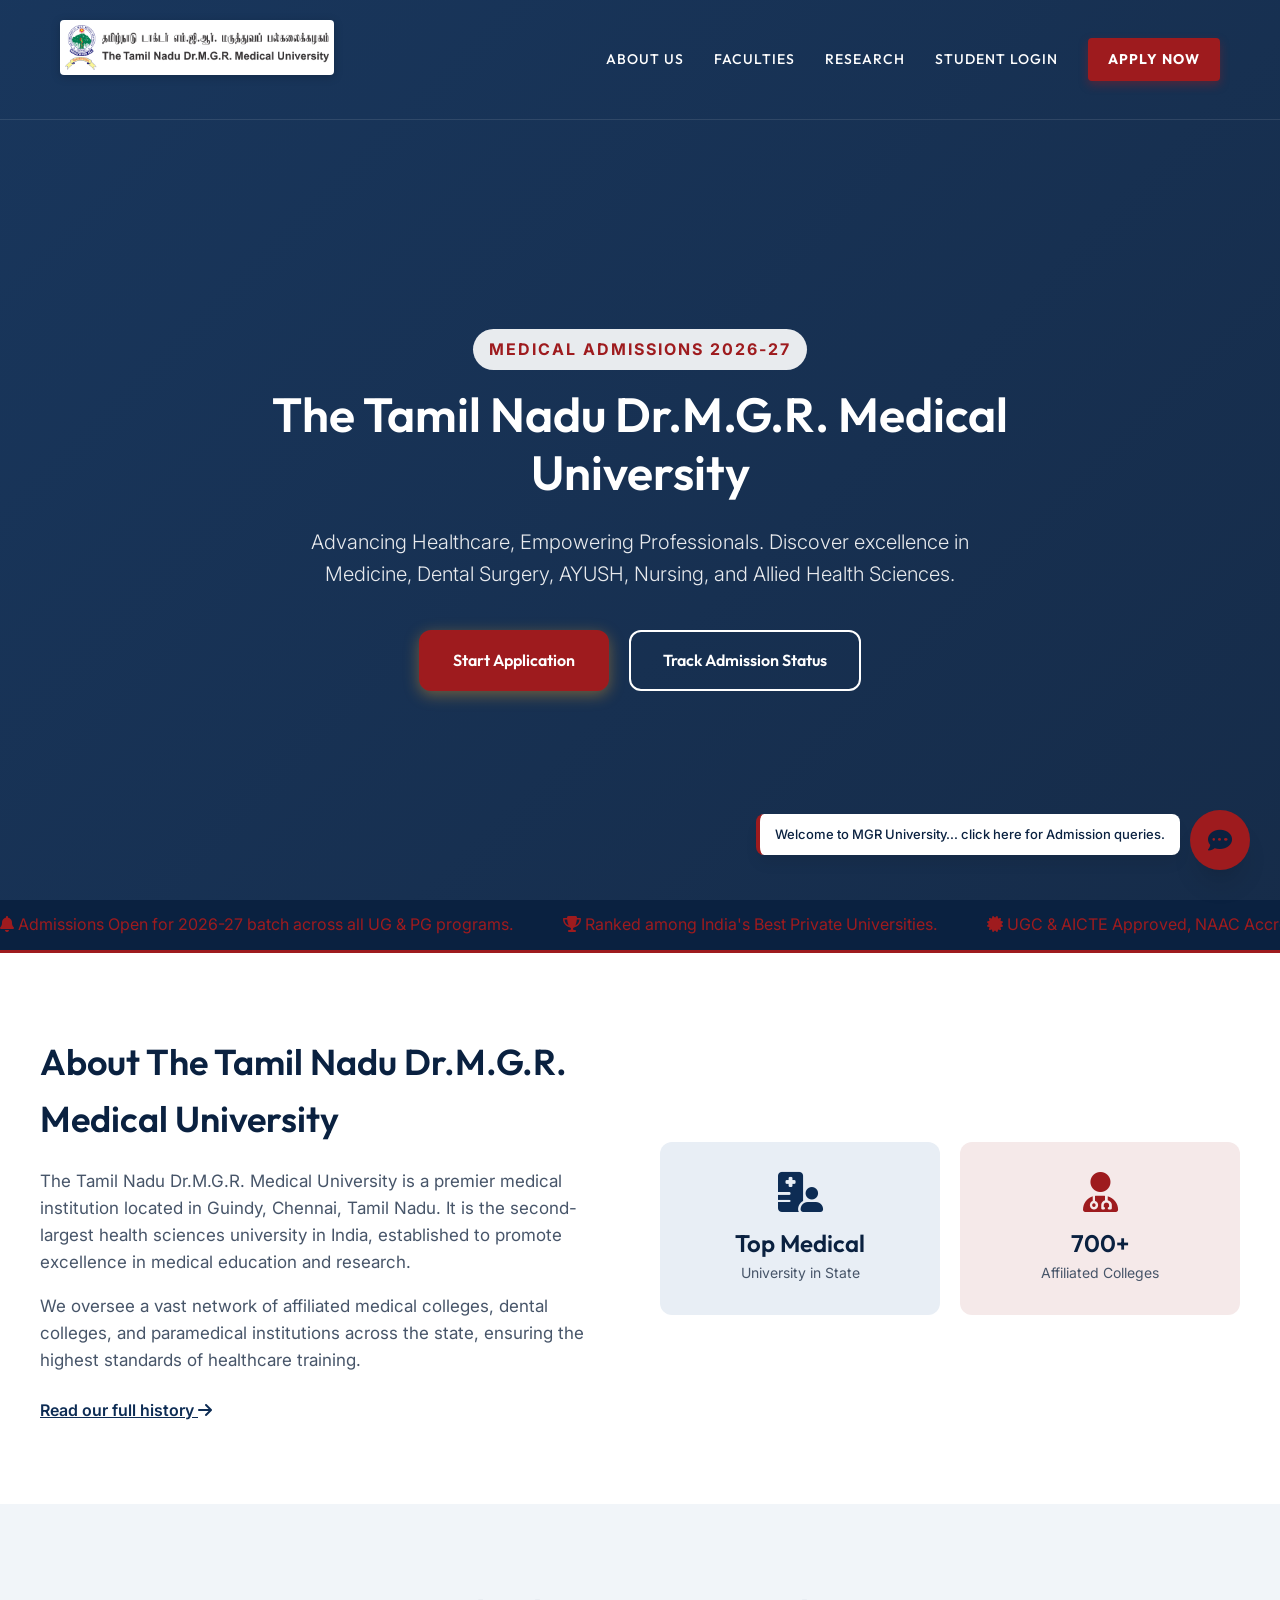
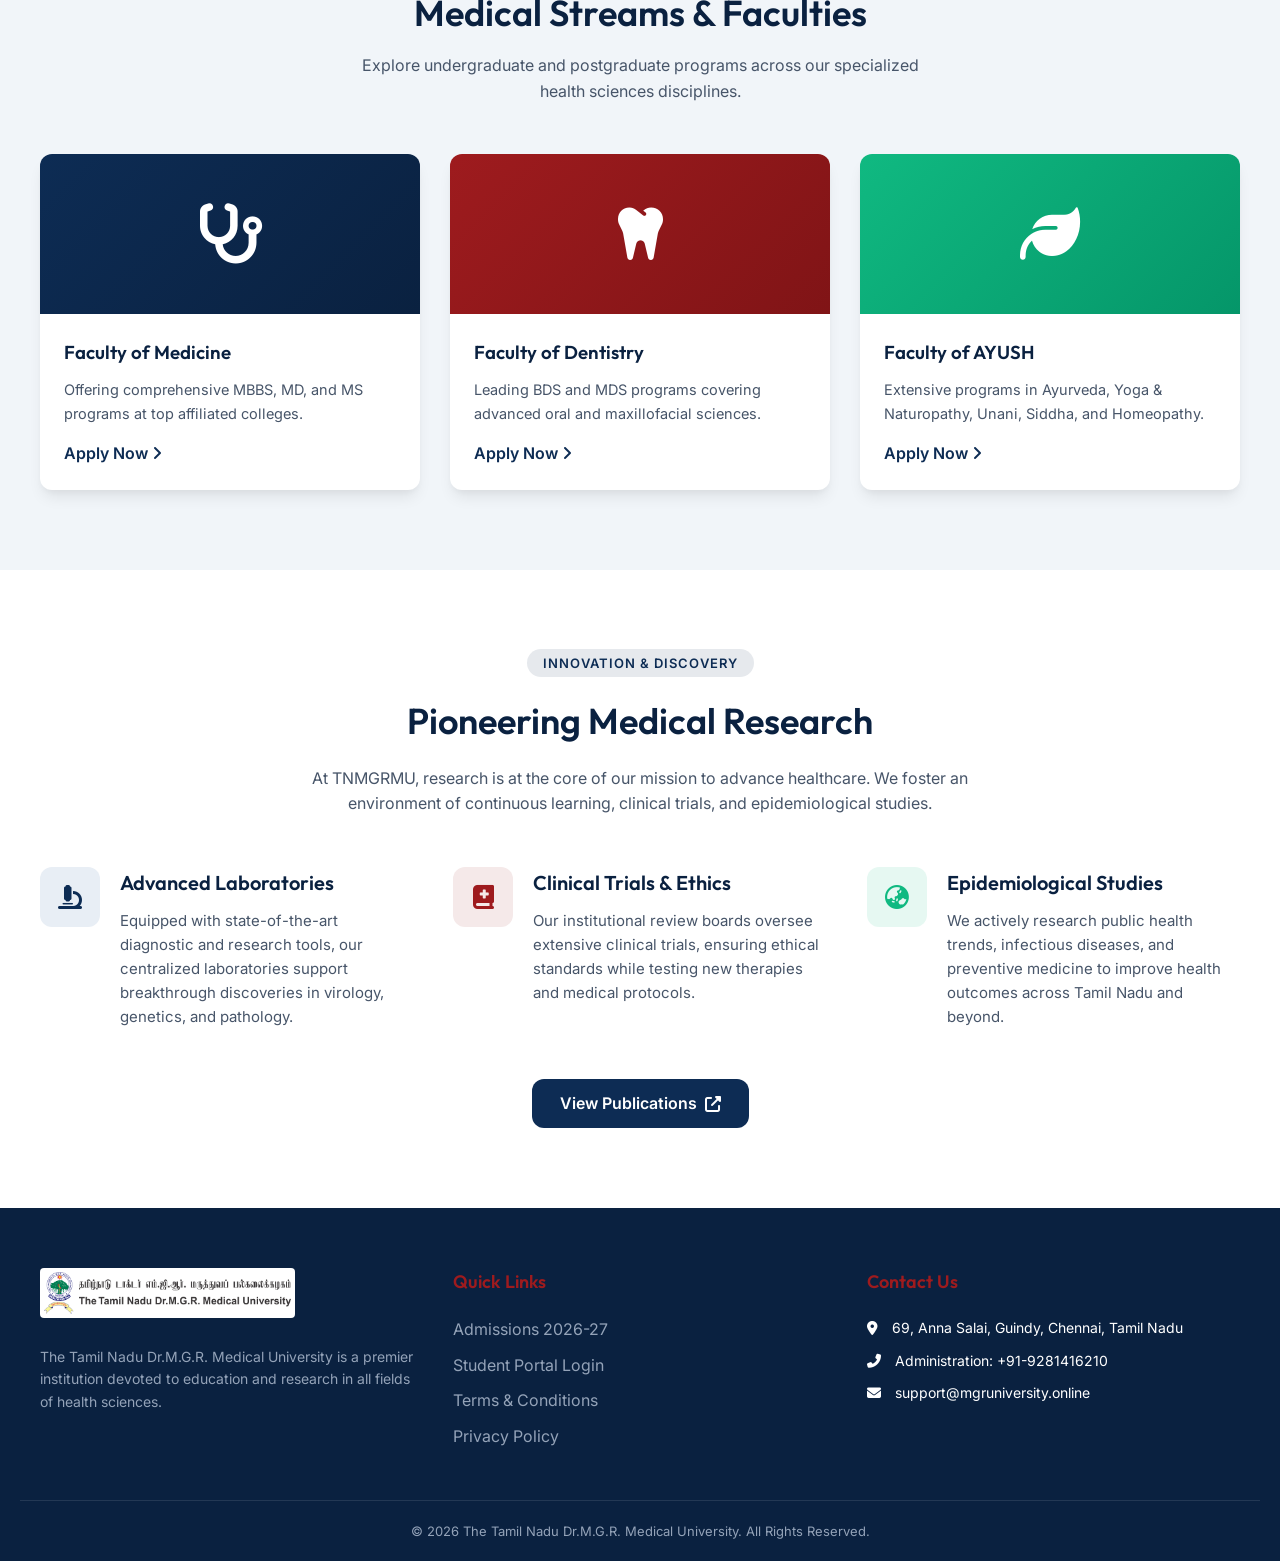
==== commit ee9951b6: "Updated support email in footer" ====
--- a/index.html
+++ b/index.html
@@ -341,7 +341,7 @@
                 <h4 style="color: var(--secondary); margin-bottom: 20px; font-size: 18px;">Contact Us</h4>
                 <p style="color: #FFFFFF; font-size: 14px; margin-bottom: 10px;"><i class="fas fa-map-marker-alt" style="margin-right: 10px;"></i> 69, Anna Salai, Guindy, Chennai, Tamil Nadu</p>
                 <p style="color: #FFFFFF; font-size: 14px; margin-bottom: 10px;"><i class="fas fa-phone-alt" style="margin-right: 10px;"></i> Administration: +91-9281416210</p>
-                <p style="color: #FFFFFF; font-size: 14px; margin-bottom: 10px;"><i class="fas fa-envelope" style="margin-right: 10px;"></i> registrar@tnmgrmu.ac.in</p>
+                <p style="color: #FFFFFF; font-size: 14px; margin-bottom: 10px;"><i class="fas fa-envelope" style="margin-right: 10px;"></i> support@mgruniversity.online</p>
             </div>
         </div>
         <div style="border-top: 1px solid rgba(255,255,255,0.1); padding-top: 20px; text-align: center; color: #94A3B8; font-size: 13px;">
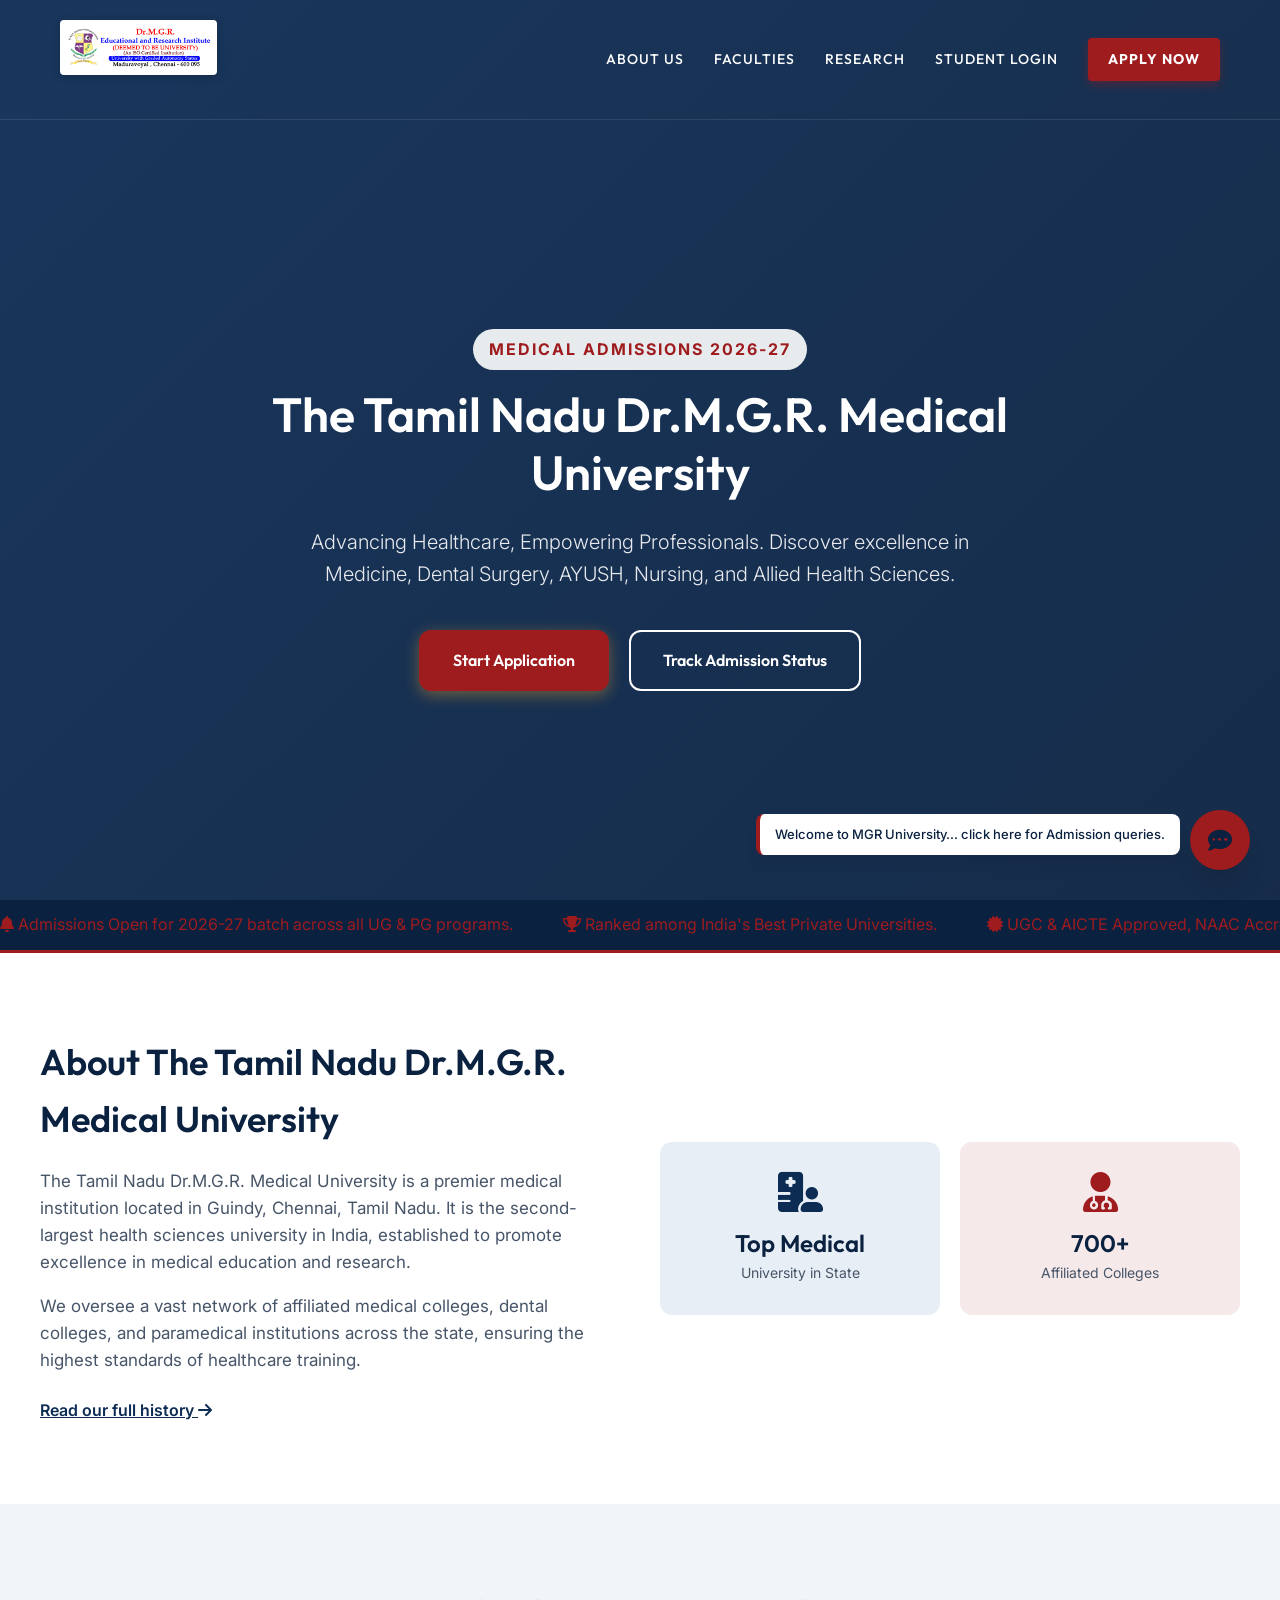
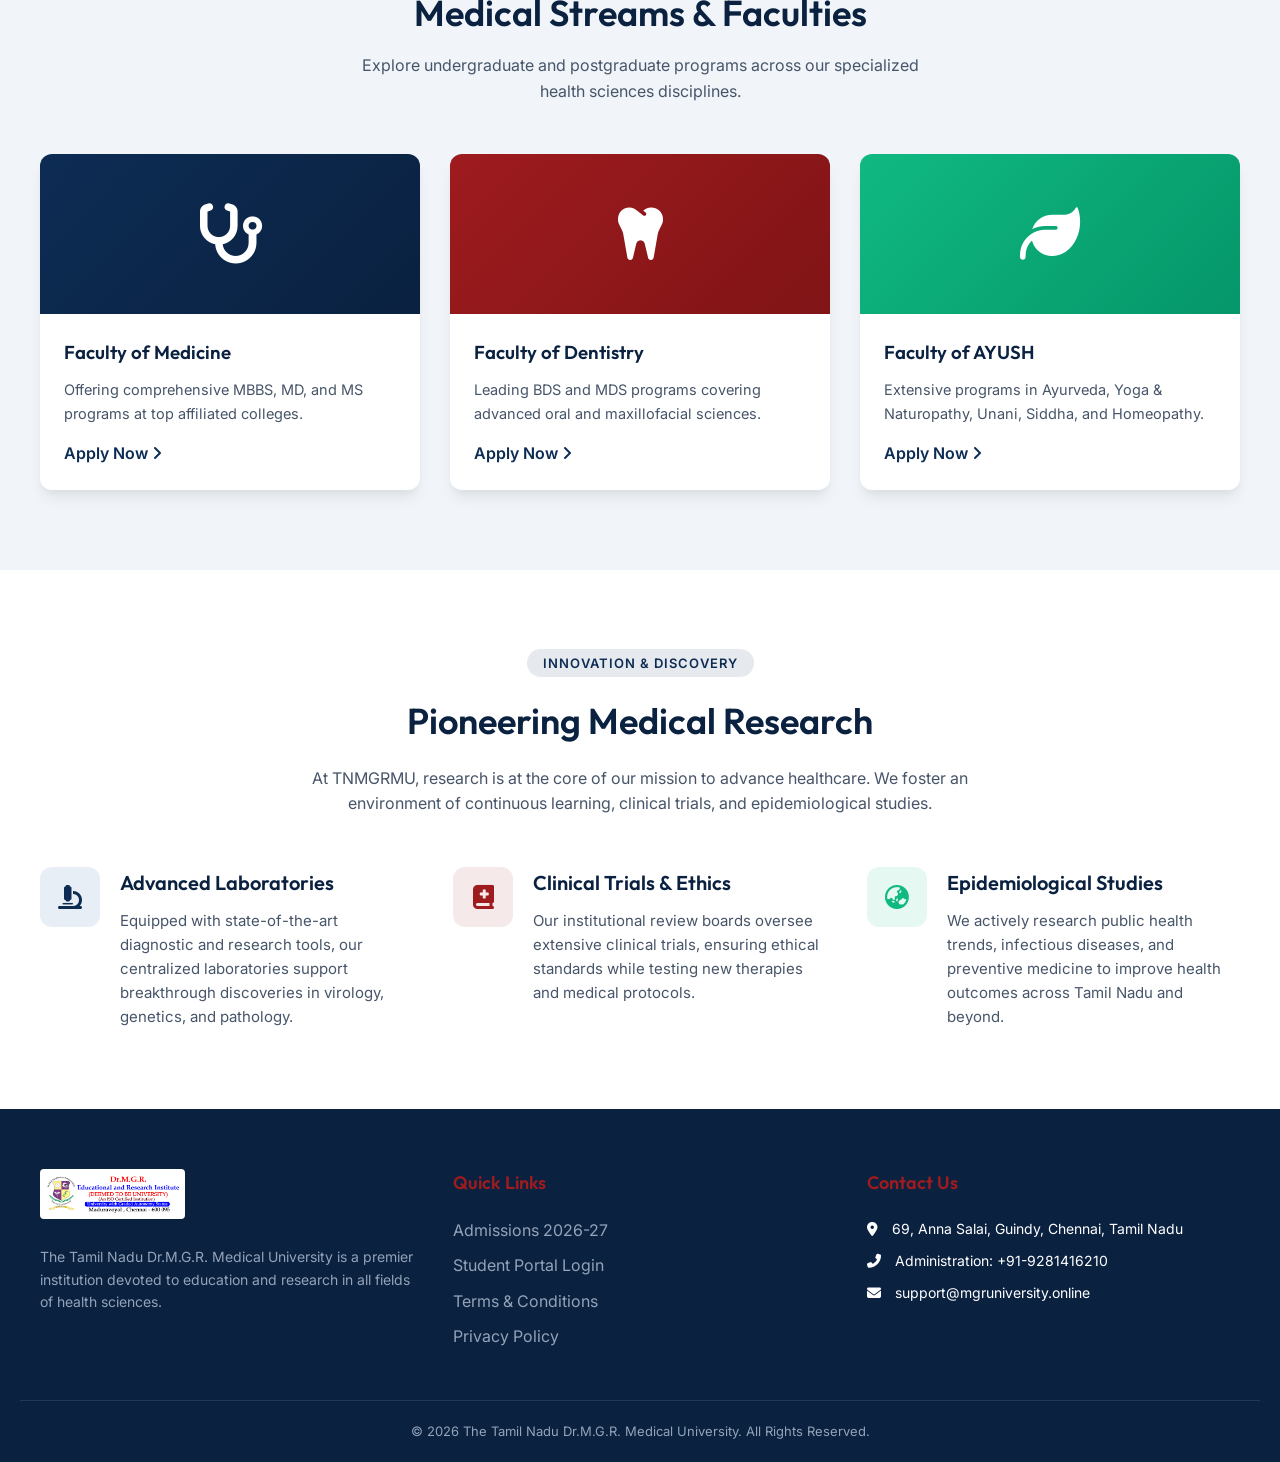
==== commit 79edf248: "Removed publication button and updated logo" ====
--- a/index.html
+++ b/index.html
@@ -158,7 +158,7 @@
     <div class="hero-section" style="background: linear-gradient(135deg, rgba(13, 44, 84, 0.95) 0%, rgba(10, 33, 64, 0.95) 100%), url('https://drmgrdu.ac.in/images/slider/new-banner-2.jpg') center/cover;">
         <nav class="navbar">
             <div class="mgr-logo">
-                <img src="images/logo.png" alt="TNMGRMU Logo" style="height: 55px; filter: drop-shadow(0 2px 4px rgba(0,0,0,0.2)); background: white; padding: 5px; border-radius: 4px;" onerror="this.src='https://www.tnmgrmu.ac.in/images/tnmgrmu_logo.png'">
+                <img src="images/logo.png" alt="Dr. M.G.R. Educational and Research Institute Logo" style="height: 55px; filter: drop-shadow(0 2px 4px rgba(0,0,0,0.2)); background: white; padding: 5px; border-radius: 4px;">
             </div>
             <div class="menu-toggle" id="mobile-menu">
                 <i class="fas fa-bars"></i>
@@ -313,10 +313,6 @@
                 </div>
             </div>
             
-            <div style="text-align: center; margin-top: 50px;">
-                <a href="#" style="display: inline-flex; align-items: center; gap: 8px; background: var(--primary); color: var(--bg-white); padding: 12px 28px; border-radius: var(--radius-md); font-weight: 600; text-decoration: none; transition: background 0.3s;">
-                    View Publications <i class="fas fa-external-link-alt"></i>
-                </a>
             </div>
         </div>
     </section>
@@ -325,7 +321,7 @@
     <footer style="background: var(--primary-dark); color: var(--bg-white); padding: 60px 20px 20px;">
         <div style="max-width: 1200px; margin: 0 auto; display: grid; grid-template-columns: repeat(auto-fit, minmax(250px, 1fr)); gap: 40px; margin-bottom: 40px;">
             <div>
-                <img src="images/logo.png" alt="TNMGRMU Logo" style="height: 50px; margin-bottom: 20px; background: white; padding: 4px; border-radius: 4px;" onerror="this.src='https://www.tnmgrmu.ac.in/images/tnmgrmu_logo.png'">
+                <img src="images/logo.png" alt="Dr. M.G.R. Educational and Research Institute Logo" style="height: 50px; margin-bottom: 20px; background: white; padding: 4px; border-radius: 4px;">
                 <p style="color: #94A3B8; font-size: 14px; line-height: 1.6;">The Tamil Nadu Dr.M.G.R. Medical University is a premier institution devoted to education and research in all fields of health sciences.</p>
             </div>
             <div>
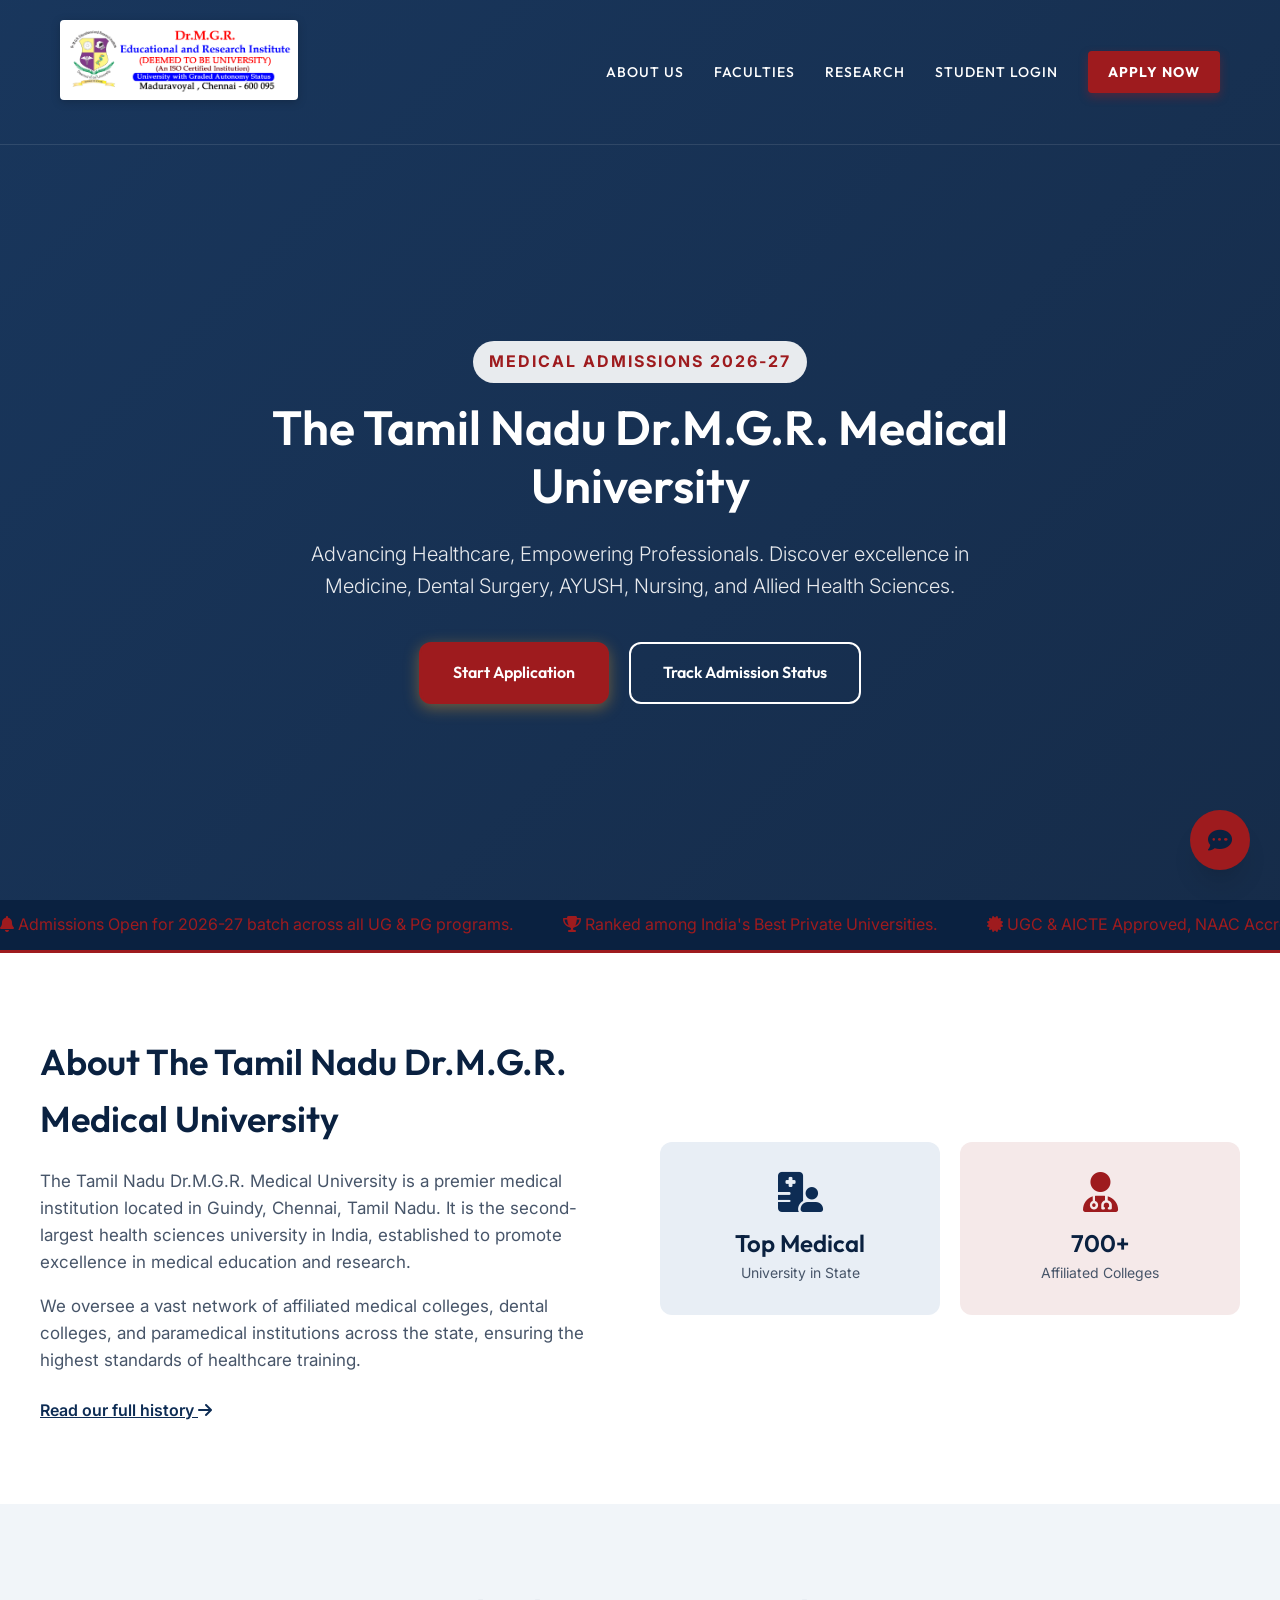
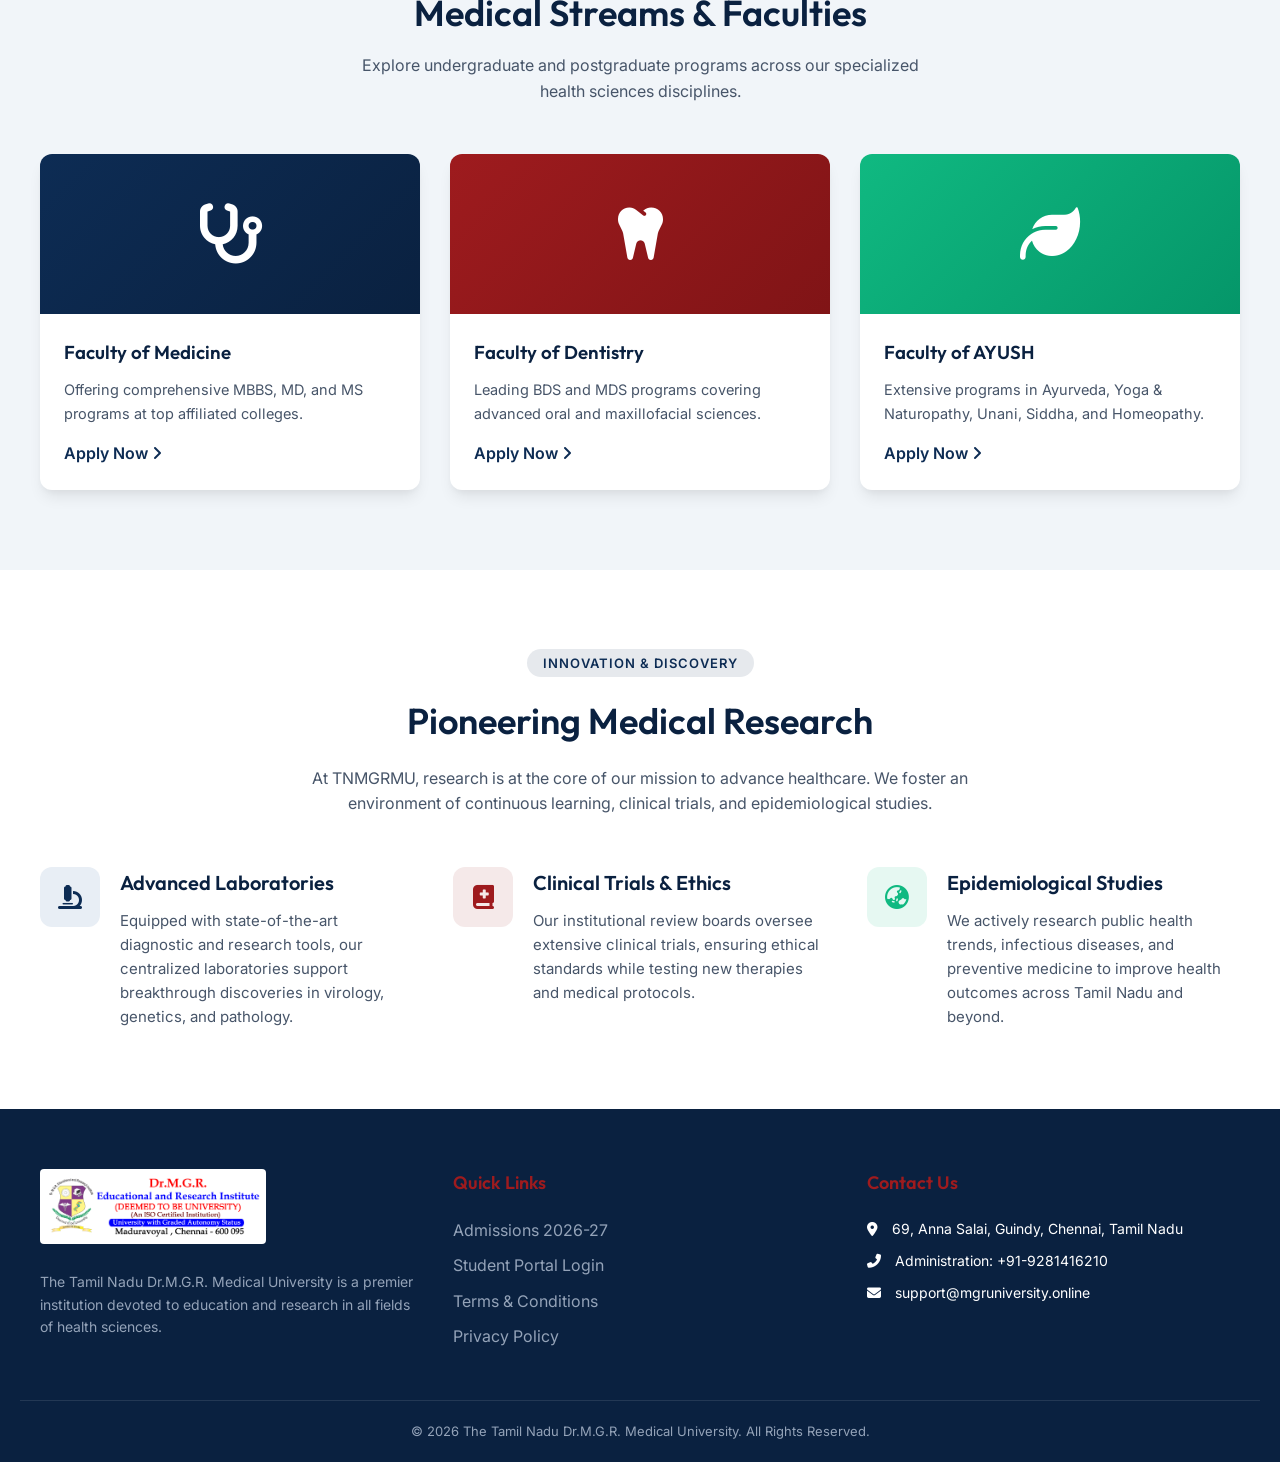
==== commit fa678627: "Increased logo size and removed chat popup tooltip" ====
--- a/index.html
+++ b/index.html
@@ -158,7 +158,7 @@
     <div class="hero-section" style="background: linear-gradient(135deg, rgba(13, 44, 84, 0.95) 0%, rgba(10, 33, 64, 0.95) 100%), url('https://drmgrdu.ac.in/images/slider/new-banner-2.jpg') center/cover;">
         <nav class="navbar">
             <div class="mgr-logo">
-                <img src="images/logo.png" alt="Dr. M.G.R. Educational and Research Institute Logo" style="height: 55px; filter: drop-shadow(0 2px 4px rgba(0,0,0,0.2)); background: white; padding: 5px; border-radius: 4px;">
+                <img src="images/logo.png" alt="Dr. M.G.R. Educational and Research Institute Logo" style="height: 80px; filter: drop-shadow(0 2px 4px rgba(0,0,0,0.2)); background: white; padding: 5px; border-radius: 4px;">
             </div>
             <div class="menu-toggle" id="mobile-menu">
                 <i class="fas fa-bars"></i>
@@ -321,7 +321,7 @@
     <footer style="background: var(--primary-dark); color: var(--bg-white); padding: 60px 20px 20px;">
         <div style="max-width: 1200px; margin: 0 auto; display: grid; grid-template-columns: repeat(auto-fit, minmax(250px, 1fr)); gap: 40px; margin-bottom: 40px;">
             <div>
-                <img src="images/logo.png" alt="Dr. M.G.R. Educational and Research Institute Logo" style="height: 50px; margin-bottom: 20px; background: white; padding: 4px; border-radius: 4px;">
+                <img src="images/logo.png" alt="Dr. M.G.R. Educational and Research Institute Logo" style="height: 75px; margin-bottom: 20px; background: white; padding: 4px; border-radius: 4px;">
                 <p style="color: #94A3B8; font-size: 14px; line-height: 1.6;">The Tamil Nadu Dr.M.G.R. Medical University is a premier institution devoted to education and research in all fields of health sciences.</p>
             </div>
             <div>
